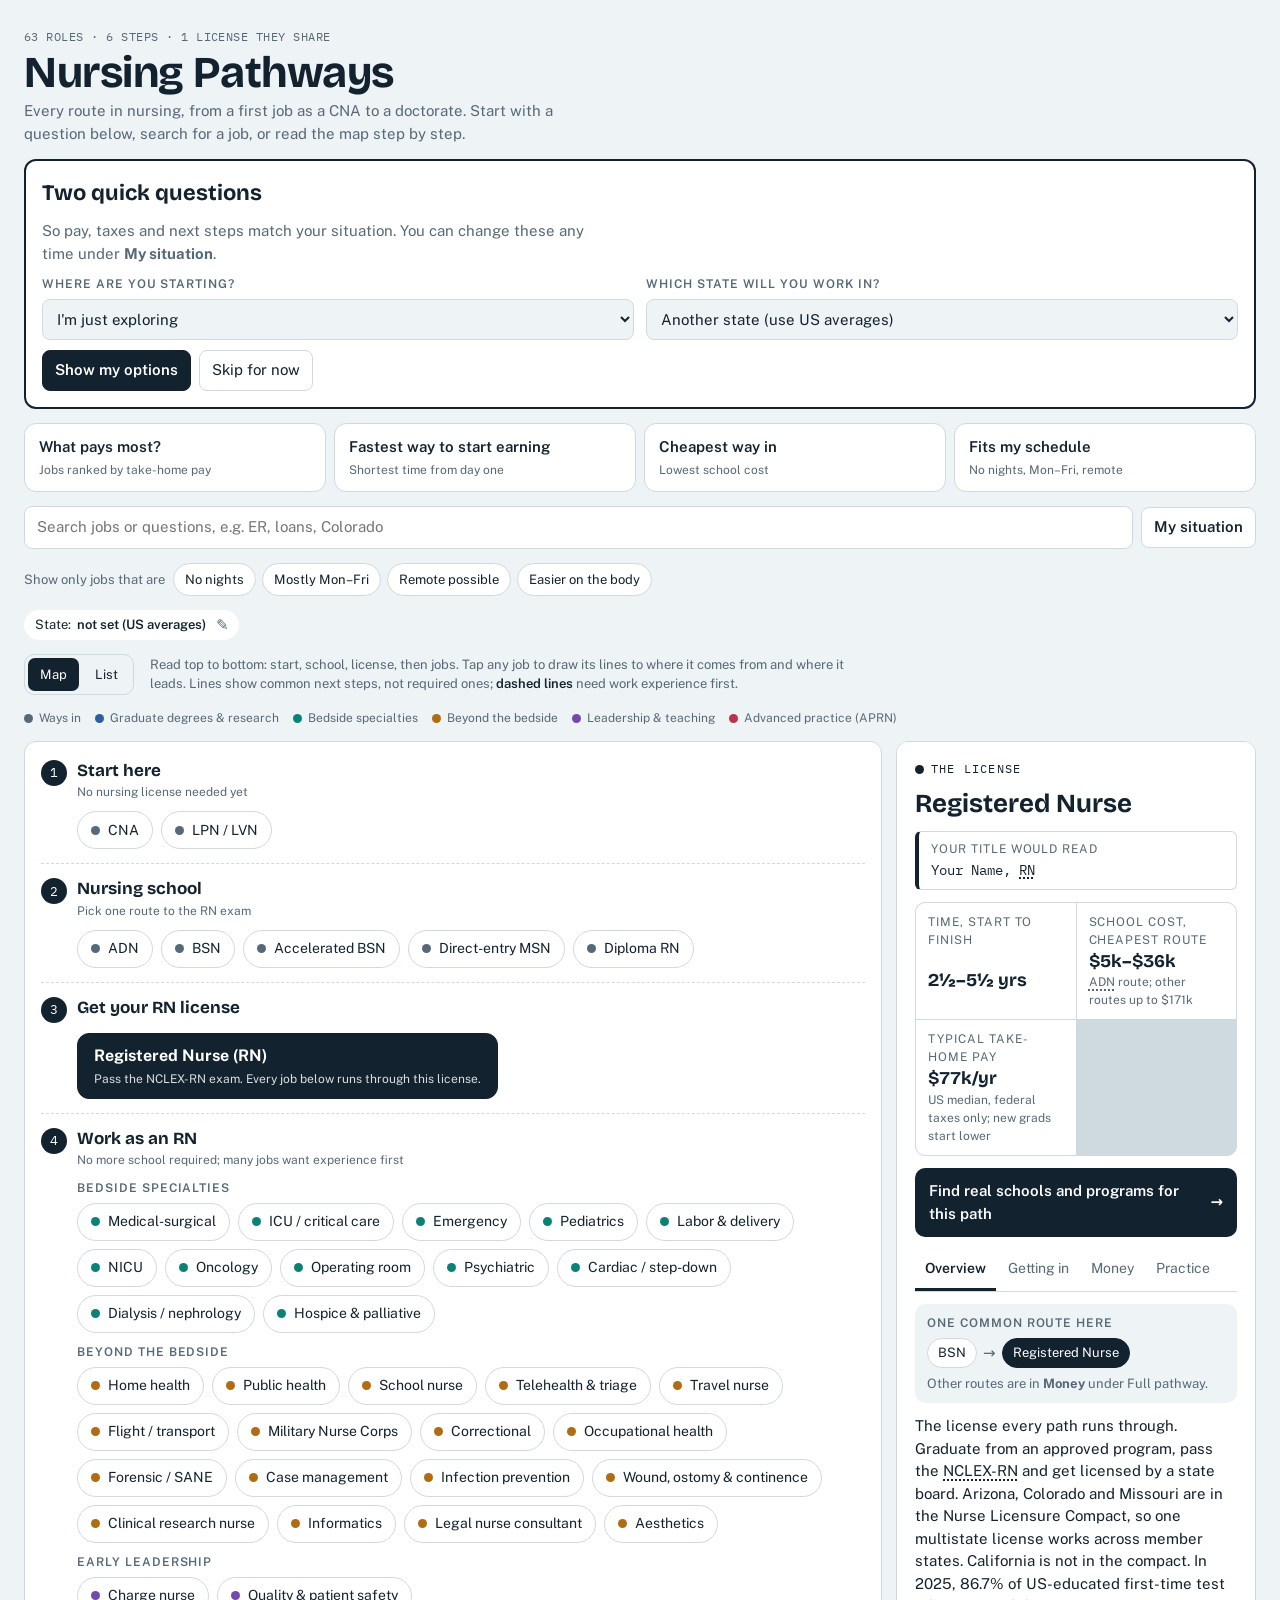
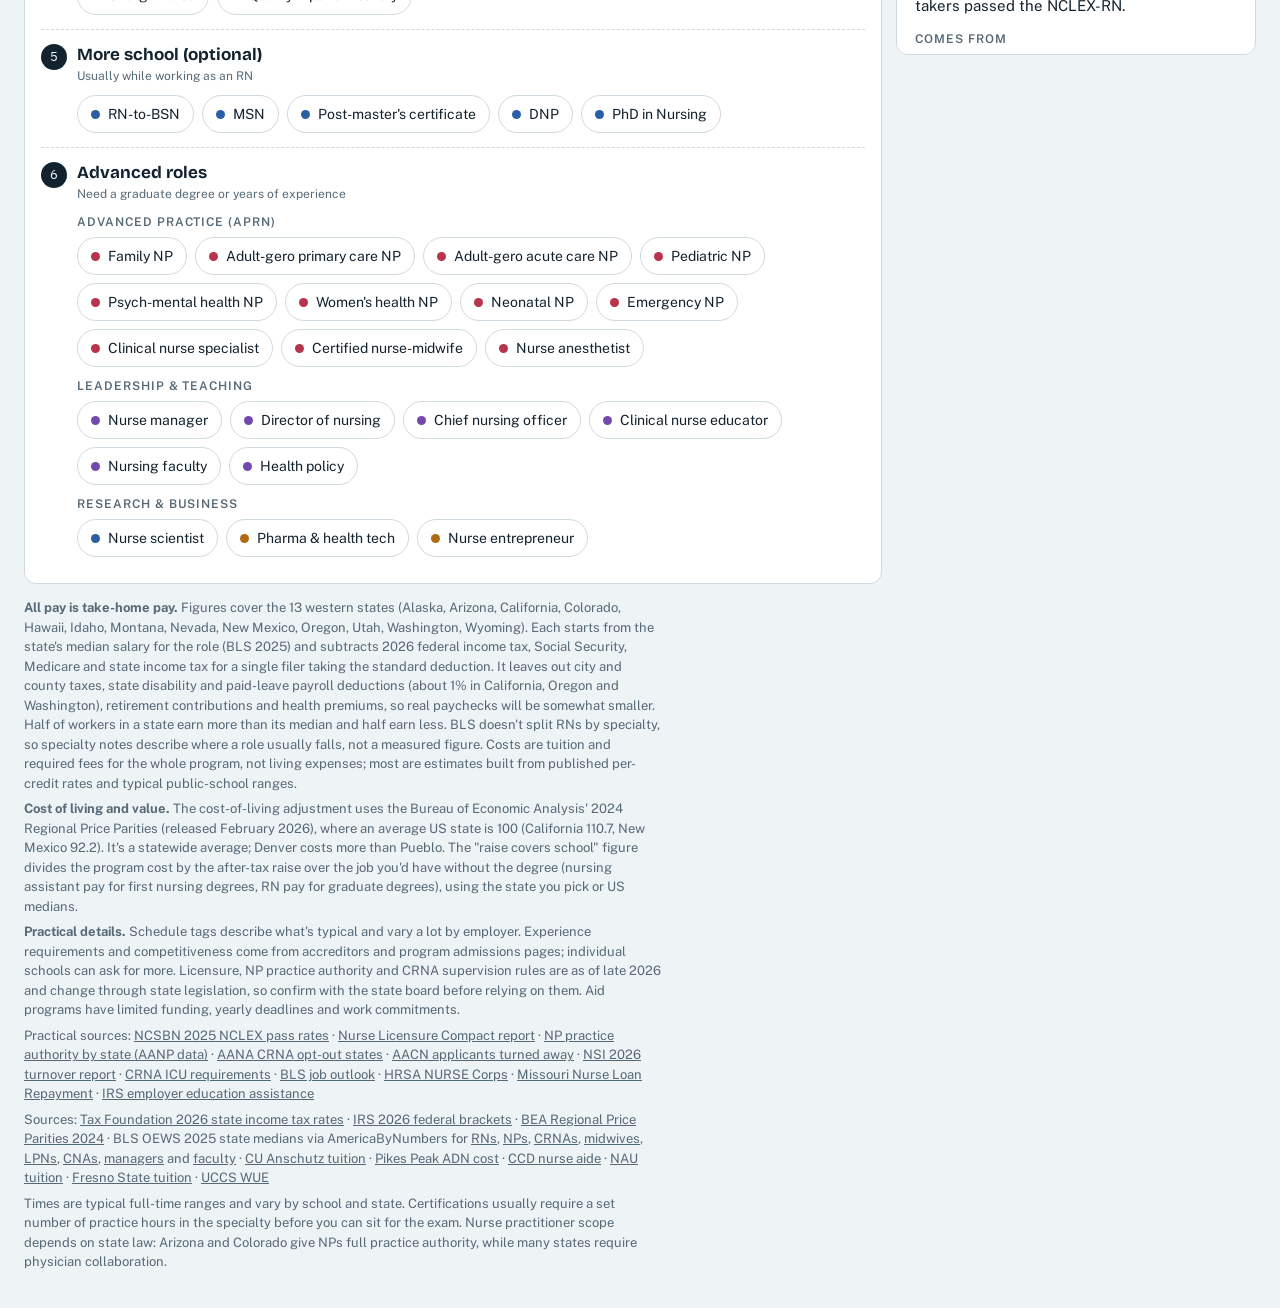
==== index.html @ 0ed2fda1 "Nursing Pathways: career map + schools page with Colorado and Arizona data - Schools page (schools.h" ====
<!doctype html>
<html lang="en">
<head>
<meta charset="utf-8">
<meta name="viewport" content="width=device-width,initial-scale=1,viewport-fit=cover">
<title>Nursing Pathways</title>
<meta name="description" content="Every route in nursing, from CNA to doctorate, with take-home pay, school cost and time for the western US.">
<link rel="preconnect" href="https://fonts.googleapis.com">
<link rel="preconnect" href="https://fonts.gstatic.com" crossorigin>
<link rel="stylesheet" href="https://fonts.googleapis.com/css2?family=Bricolage+Grotesque:opsz,wght@12..96,600;12..96,700&family=IBM+Plex+Mono:wght@500&family=Public+Sans:wght@400;500;600&display=swap">
<link rel="icon" href="data:image/svg+xml,%3Csvg xmlns=%22http://www.w3.org/2000/svg%22 viewBox=%220 0 16 16%22%3E%3Ccircle cx=%228%22 cy=%228%22 r=%227%22 fill=%22%2313222f%22/%3E%3C/svg%3E">
<link rel="stylesheet" href="css/site.css">
</head>
<body>

<div class="wrap">
  <header>
    <span class="count" id="count"></span>
    <h1>Nursing Pathways</h1>
    <p class="sub">Every route in nursing, from a first job as a CNA to a doctorate. Start with a question below, search for a job, or read the map step by step.</p>
  </header>

  <section class="welcome" id="welcome" hidden aria-labelledby="wtitle">
    <h2 id="wtitle">Two quick questions</h2>
    <p class="sub">So pay, taxes and next steps match your situation. You can change these any time under <b>My situation</b>.</p>
    <div class="wrow">
      <label class="wq" for="wStart"><span class="slabel">Where are you starting?</span><select id="wStart"></select></label>
      <label class="wq" for="wState"><span class="slabel">Which state will you work in?</span><select id="wState"></select></label>
    </div>
    <div class="wbtns"><button type="button" class="primary" id="wGo">Show my options</button><button type="button" id="wSkip">Skip for now</button></div>
  </section>

  <div class="ask" role="group" aria-label="Common questions">
    <button type="button" data-q="pay">What pays most?<small>Jobs ranked by take-home pay</small></button>
    <button type="button" data-q="fast">Fastest way to start earning<small>Shortest time from day one</small></button>
    <button type="button" data-q="cheap">Cheapest way in<small>Lowest school cost</small></button>
    <button type="button" data-q="sched">Fits my schedule<small>No nights, Mon–Fri, remote</small></button>
  </div>

  <section class="schedq" id="schedq" hidden aria-labelledby="sqh">
    <h2 id="sqh">What matters to you?</h2>
    <p class="note">Pick one or more, then we'll show only the jobs that fit.</p>
    <div class="fit big" id="sqopts"></div>
    <div class="wbtns"><button type="button" class="primary" id="sqGo" disabled>Show matching jobs</button><button type="button" id="sqCancel">Cancel</button></div>
  </section>

  <div class="tools">
    <div class="search">
      <input id="q" type="search" autocomplete="off" placeholder="Search jobs or questions, e.g. ER, loans, Colorado" aria-label="Search nursing jobs" aria-controls="qres" aria-expanded="false" aria-autocomplete="list">
      <div class="qres" id="qres" role="listbox" aria-label="Search results" hidden></div>
    </div>
    <button type="button" id="pzbtn" class="pzbtn" aria-expanded="false" aria-controls="sheet">My situation<span class="pzn" id="pzn" hidden></span></button>
  </div>
  <div class="filters" id="filters"><span class="plabel">Show only jobs that are</span><div class="fit" id="fit"></div></div>
  <div class="active" id="active"></div>
  <div class="sheetback" id="sheetback" hidden></div>
  <section class="sheet" id="sheet" hidden aria-label="My situation">
    <div class="shead"><h2>My situation</h2><button type="button" id="sheetdone" class="primary">Done</button></div>
    <div class="sgrid">
      <div class="sblock">
        <label for="startAt" class="slabel">I'm starting as</label>
        <select id="startAt"></select>
        <p class="shint">Highlights your realistic next steps.</p>
      </div>
      <div class="sblock">
        <label for="st" class="slabel">State for pay, taxes and laws</label>
        <select id="st"></select>
        <label class="adjpick"><input type="checkbox" id="adj"> Adjust pay for cost of living</label>
        <p class="shint">Shows what the pay buys compared with an average US state. It doesn't change your actual paycheck.</p>
      </div>
    </div>
    <div class="sfoot"><button type="button" id="clearall">Clear filters and starting point</button></div>
  </section>
  <div class="nextsteps" id="nextsteps" aria-live="polite"></div>

  <div class="viewbar">
    <div class="seg" role="radiogroup" aria-label="View">
      <button type="button" role="radio" data-view="map" aria-checked="true">Map</button>
      <button type="button" role="radio" data-view="list" aria-checked="false">List</button>
    </div>
    <button type="button" class="resetmap" id="resetmap" hidden>↺ Reset map</button>
    <p class="howto" id="howto">Read top to bottom: start, school, license, then jobs. Tap any job to draw its lines to where it comes from and where it leads. Lines show common next steps, not required ones; <b>dashed lines</b> need work experience first.</p>
  </div>
  <div class="key" id="key" aria-hidden="true"></div>
  <div class="layout">
    <div class="mapwrap" id="mapwrap">
      <div class="tmap" id="map"><svg class="tlines" id="tlines" aria-hidden="true"></svg><div id="tiers"></div></div>
      <div class="listv" id="list" hidden></div>
    </div>
    <aside id="panel" aria-live="polite"></aside>
    <button type="button" class="nudge" id="nudge" hidden><span aria-hidden="true">↓</span> <span id="nudgetxt">See details below</span></button>
  </div>

  <footer>
    <span><b>All pay is take-home pay.</b> Figures cover the 13 western states (Alaska, Arizona, California, Colorado, Hawaii, Idaho, Montana, Nevada, New Mexico, Oregon, Utah, Washington, Wyoming). Each starts from the state's median salary for the role (BLS 2025) and subtracts 2026 federal income tax, Social Security, Medicare and state income tax for a single filer taking the standard deduction. It leaves out city and county taxes, state disability and paid-leave payroll deductions (about 1% in California, Oregon and Washington), retirement contributions and health premiums, so real paychecks will be somewhat smaller. Half of workers in a state earn more than its median and half earn less. BLS doesn't split RNs by specialty, so specialty notes describe where a role usually falls, not a measured figure. Costs are tuition and required fees for the whole program, not living expenses; most are estimates built from published per-credit rates and typical public-school ranges.</span>
    <span><b>Cost of living and value.</b> The cost-of-living adjustment uses the Bureau of Economic Analysis' 2024 Regional Price Parities (released February 2026), where an average US state is 100 (California 110.7, New Mexico 92.2). It's a statewide average; Denver costs more than Pueblo. The "raise covers school" figure divides the program cost by the after-tax raise over the job you'd have without the degree (nursing assistant pay for first nursing degrees, RN pay for graduate degrees), using the state you pick or US medians.</span>
    <span><b>Practical details.</b> Schedule tags describe what's typical and vary a lot by employer. Experience requirements and competitiveness come from accreditors and program admissions pages; individual schools can ask for more. Licensure, NP practice authority and CRNA supervision rules are as of late 2026 and change through state legislation, so confirm with the state board before relying on them. Aid programs have limited funding, yearly deadlines and work commitments.</span>
    <span>Practical sources: <a href="https://ncsbn.org/public-files/2025_NCLEXExamStats_Final.pdf" target="_blank" rel="noopener">NCSBN 2025 NCLEX pass rates</a> · <a href="https://www.ncsbn.org/public-files/fy25-nlc-annualreport.pdf" target="_blank" rel="noopener">Nurse Licensure Compact report</a> · <a href="https://www.beckersasc.com/asc-news/nurse-practitioner-scope-of-practice-by-state-2026-breakdown/" target="_blank" rel="noopener">NP practice authority by state (AANP data)</a> · <a href="https://www.aana.com/wp-content/uploads/2023/10/Fact-Sheet-Concerning-State-Opt-Outs-July-2026.pdf" target="_blank" rel="noopener">AANA CRNA opt-out states</a> · <a href="https://www.aacnnursing.org/news-data/all-news/schools-of-nursing-see-enrollment-increases-across-most-program-levels-signaling-strong-interest-in-nursing-careers-208" target="_blank" rel="noopener">AACN applicants turned away</a> · <a href="https://www.nsinursingsolutions.com/documents/library/nsi_national_health_care_retention_report.pdf" target="_blank" rel="noopener">NSI 2026 turnover report</a> · <a href="https://www.nursing.columbia.edu/academics/academic-programs/doctor-nursing-practice/nurse-anesthesia/faq-dnp-nurse-anesthesia-program" target="_blank" rel="noopener">CRNA ICU requirements</a> · <a href="https://www.bls.gov/ooh/healthcare/nurse-anesthetists-nurse-midwives-and-nurse-practitioners.htm" target="_blank" rel="noopener">BLS job outlook</a> · <a href="https://bhw.hrsa.gov/funding/apply-loan-repayment/nurse-corps" target="_blank" rel="noopener">HRSA NURSE Corps</a> · <a href="https://health.mo.gov/living/families/primarycare/loanrepayment/pdf/nlrp-fact-sheet.pdf" target="_blank" rel="noopener">Missouri Nurse Loan Repayment</a> · <a href="https://www.irs.gov/newsroom/updates-to-frequently-asked-questions-about-educational-assistance-programs" target="_blank" rel="noopener">IRS employer education assistance</a></span>
    <span>Sources: <a href="https://taxfoundation.org/data/all/state/state-income-tax-rates-2026/" target="_blank" rel="noopener">Tax Foundation 2026 state income tax rates</a> · <a href="https://www.cpapracticeadvisor.com/2025/10/09/irs-adjusts-tax-brackets-standard-deduction-for-2026/170661/" target="_blank" rel="noopener">IRS 2026 federal brackets</a> · <a href="https://www.bea.gov/sites/default/files/2026-02/rpp0226.pdf" target="_blank" rel="noopener">BEA Regional Price Parities 2024</a> · BLS OEWS 2025 state medians via AmericaByNumbers for <a href="https://americabynumbers.com/salary/registered-nurses/" target="_blank" rel="noopener">RNs</a>, <a href="https://americabynumbers.com/salary/nurse-practitioners/" target="_blank" rel="noopener">NPs</a>, <a href="https://americabynumbers.com/salary/nurse-anesthetists/" target="_blank" rel="noopener">CRNAs</a>, <a href="https://americabynumbers.com/salary/nurse-midwives/" target="_blank" rel="noopener">midwives</a>, <a href="https://americabynumbers.com/salary/licensed-practical-and-licensed-vocational-nurses/" target="_blank" rel="noopener">LPNs</a>, <a href="https://americabynumbers.com/salary/nursing-assistants/" target="_blank" rel="noopener">CNAs</a>, <a href="https://americabynumbers.com/salary/medical-and-health-services-managers/" target="_blank" rel="noopener">managers</a> and <a href="https://americabynumbers.com/salary/nursing-instructors-and-teachers-postsecondary/" target="_blank" rel="noopener">faculty</a> · <a href="https://www.cuanschutz.edu/student-finances/tuition-fees/college-of-nursing-2026-2027" target="_blank" rel="noopener">CU Anschutz tuition</a> · <a href="https://www.pikespeak.edu/programs/nursing/adn/ADN%20Cost%20Estimate%202025-2026.pdf" target="_blank" rel="noopener">Pikes Peak ADN cost</a> · <a href="https://www.ccd.edu/program/nurse-aide" target="_blank" rel="noopener">CCD nurse aide</a> · <a href="https://nau.edu/fees/upcoming-tuition/" target="_blank" rel="noopener">NAU tuition</a> · <a href="https://adminfinance.fresnostate.edu/accountingservices/students/tuitionfees.html" target="_blank" rel="noopener">Fresno State tuition</a> · <a href="https://www.uccs.edu/wue" target="_blank" rel="noopener">UCCS WUE</a></span>
    <span>Times are typical full-time ranges and vary by school and state. Certifications usually require a set number of practice hours in the specialty before you can sit for the exam. Nurse practitioner scope depends on state law: Arizona and Colorado give NPs full practice authority, while many states require physician collaboration.</span>
  </footer>
</div>

<script src="js/data.js"></script>
<script src="js/app.js"></script>
</body>
</html>
---- css/site.css ----
/* Layout: a six-step tiered map (or a ranked list) with a details panel beside it on laptops and below it on phones */
:root{
  --bg:#eef3f6; --panel:#ffffff; --ink:#13222f; --muted:#566977; --line:#cfd9e0; --edge:#a8b8c4;
  --g-entry:#56697a; --g-degree:#2c5ea6; --g-bedside:#0c8277; --g-beyond:#b06c12; --g-lead:#7449ad; --g-aprn:#b8344b; --g-hub:#13222f;
  --display:"Bricolage Grotesque", "Avenir Next", system-ui, sans-serif;
  --body:"Public Sans", "Segoe UI", system-ui, sans-serif;
  --mono:"IBM Plex Mono", ui-monospace, Menlo, monospace;
}
@media (prefers-color-scheme: dark){:root:not([data-theme="light"]){
  --bg:#0e161d; --panel:#16212b; --ink:#e4ecf1; --muted:#93a5b2; --line:#283845; --edge:#3e5262;
  --g-entry:#94a8b9; --g-degree:#73a0e6; --g-bedside:#3fc4b3; --g-beyond:#e6a54c; --g-lead:#ad90e3; --g-aprn:#f07289; --g-hub:#e4ecf1; color-scheme:dark}}
:root[data-theme="dark"]{
  --bg:#0e161d; --panel:#16212b; --ink:#e4ecf1; --muted:#93a5b2; --line:#283845; --edge:#3e5262;
  --g-entry:#94a8b9; --g-degree:#73a0e6; --g-bedside:#3fc4b3; --g-beyond:#e6a54c; --g-lead:#ad90e3; --g-aprn:#f07289; --g-hub:#e4ecf1; color-scheme:dark}

body{background:var(--bg);color:var(--ink);font-family:var(--body);font-size:15px;line-height:1.5}
.wrap{grid-template-columns:minmax(0,1fr);max-width:1320px;margin:0 auto;padding-left:max(16px,env(safe-area-inset-left,0px));padding-right:max(16px,env(safe-area-inset-right,0px));padding-block:20px 28px;display:grid;gap:14px}
header{display:grid;gap:4px}
h1{font-family:var(--display);font-weight:700;font-size:clamp(28px,4.4vw,44px);line-height:1.05;margin:0;letter-spacing:-.01em;text-wrap:balance}
.sub{margin:0;color:var(--muted);max-width:62ch}
.count{font-family:var(--mono);font-size:12px;color:var(--muted);letter-spacing:.04em;text-transform:uppercase}
.tools{display:flex;flex-wrap:wrap;gap:8px;align-items:center}
.search{flex:1 1 220px;min-width:0;display:flex}
.search input{width:100%;font:inherit;padding:9px 12px;border:1px solid var(--line);border-radius:8px;background:var(--panel);color:var(--ink)}
.zoom{display:flex;gap:4px}
button{font:inherit;color:var(--ink);background:var(--panel);border:1px solid var(--line);border-radius:8px;padding:8px 12px;cursor:pointer}
button:hover{border-color:var(--muted)}
button:focus-visible,input:focus-visible,.chip:focus-visible{outline:2px solid var(--g-degree);outline-offset:2px}
.howto{margin:0;font-size:13px;color:var(--muted);max-width:90ch}
.howto b{color:var(--ink);font-weight:600}
.plan{display:grid;gap:10px;background:var(--panel);border:1px solid var(--line);border-radius:12px;padding:12px 14px}
.planrow{display:flex;flex-wrap:wrap;align-items:center;gap:8px}
.plan select{font:inherit;color:var(--ink);background:var(--bg);border:1px solid var(--line);border-radius:8px;padding:8px 10px;max-width:100%}
.plabel{font-size:13px;color:var(--muted)}
.fit{display:flex;flex-wrap:wrap;gap:6px}
.fit button{font-size:13px;padding:6px 11px;border-radius:999px}
.fit button[aria-pressed="true"]{background:var(--ink);color:var(--panel);border-color:var(--ink)}
.nextsteps{display:grid;gap:6px}
.nextsteps:empty{display:none}
.nsh{font-size:12px;letter-spacing:.08em;text-transform:uppercase;color:var(--muted)}
.nsl{display:flex;flex-wrap:wrap;gap:6px}
.nsl button{font-size:13px;padding:6px 11px;border-radius:999px;display:inline-flex;align-items:center;gap:7px}
.nsl button i{width:8px;height:8px;border-radius:50%;background:var(--c)}
.nsl button small{color:var(--muted);font-family:var(--mono);font-size:12px}
svg.lf .node.lfail{opacity:.12}
.tags{display:flex;flex-wrap:wrap;gap:5px}
.ltag{font-size:12px;padding:3px 9px;border-radius:999px;border:1px solid var(--line);color:var(--ink);background:var(--bg)}
.ltag.no{color:var(--muted);text-decoration:line-through;text-decoration-color:var(--muted)}
.edge.gated{stroke-dasharray:6 6}
svg.sel .edge.on.gated{stroke-dasharray:8 6}
.gate{display:grid;gap:6px;border-left:4px solid var(--g-beyond);background:var(--bg);border-radius:6px;padding:10px 12px}
.gate.soft{border-left-color:var(--g-degree)}
.gate h3{margin:0;font-size:12px;letter-spacing:.08em;text-transform:uppercase;color:var(--muted);font-weight:600}
.gate p{margin:0;font-size:14px}
.gtag{font-family:var(--mono);font-size:12px;letter-spacing:.06em;text-transform:uppercase;padding:2px 7px;border-radius:999px;background:var(--g-beyond);color:var(--panel);margin-right:4px}
.gmark{font-size:12px}
details.vet{border:1px solid var(--line);border-radius:8px;padding:8px 12px}
details.vet summary,.aidl summary{cursor:pointer;font-size:14px;font-weight:600}
details.vet ul{margin:8px 0 0;padding-left:1.1em;display:grid;gap:6px;font-size:14px}
.aidl{display:grid;gap:4px}
.aidl details{border:1px solid var(--line);border-radius:8px;padding:7px 10px}
.aidl summary{font-weight:500}
.aidl p{margin:6px 0 2px;font-size:13px}
.aidl a{color:var(--ink)}
.pgrid{display:grid;grid-template-columns:repeat(7,minmax(0,1fr));gap:4px}
.pst{font-family:var(--mono);font-size:12px;text-align:center;padding:5px 0;border-radius:6px;border:1px solid var(--line)}
.pst.ok{background:var(--g-bedside);color:var(--panel);border-color:transparent}
.pst.mid{background:var(--g-beyond);color:var(--panel);border-color:transparent}
.pst.no{color:var(--muted)}
.pst.me{outline:2px solid var(--ink);outline-offset:1px}
[hidden]{display:none!important}
.pzbtn{display:inline-flex;align-items:center;gap:7px;font-weight:600}
.pzn{font-family:var(--mono);font-size:12px;background:var(--ink);color:var(--panel);border-radius:999px;padding:1px 7px}
.active{display:flex;flex-wrap:wrap;gap:6px;align-items:center}
.active:empty{display:none}
.achip{font-size:13px;padding:5px 6px 5px 11px;border-radius:999px;display:inline-flex;align-items:center;gap:6px;background:var(--panel)}
.achip b{font-weight:600}
.achip .x{border:0;background:transparent;padding:0 4px;font-size:15px;line-height:1;color:var(--muted)}
.aclear{font-size:13px;border:0;background:transparent;text-decoration:underline;color:var(--ink);padding:5px 4px}
.sheet{background:var(--panel);border:1px solid var(--line);border-radius:12px;padding:16px;display:grid;gap:14px}
.shead{display:flex;justify-content:space-between;align-items:center;gap:8px}
.shead h2{margin:0;font-family:var(--display);font-size:22px}
.primary{background:var(--ink);color:var(--panel);border-color:var(--ink);font-weight:600}
.sgrid{display:grid;grid-template-columns:repeat(auto-fit,minmax(min(100%,250px),1fr));gap:16px}
.sblock{display:grid;gap:8px;align-content:start;min-width:0}
.slabel{font-size:12px;letter-spacing:.08em;text-transform:uppercase;color:var(--muted);font-weight:600}
.shint{margin:0;font-size:12px;color:var(--muted)}
.sheet select{font:inherit;color:var(--ink);background:var(--bg);border:1px solid var(--line);border-radius:8px;padding:9px 10px;width:100%}
.sfoot{display:flex;justify-content:flex-end}
.sfoot button{font-size:13px}
.sheetback{position:fixed;inset:0;background:rgba(10,20,30,.4);z-index:40}
@media (max-width:860px){
  .sheet{position:fixed;left:0;right:0;bottom:0;z-index:41;border-radius:16px 16px 0 0;max-height:85vh;overflow:auto;
    padding-left:max(16px,env(safe-area-inset-left,0px));padding-right:max(16px,env(safe-area-inset-right,0px));padding-bottom:calc(16px + env(safe-area-inset-bottom,0px));box-shadow:0 -8px 30px rgba(0,0,0,.2)}
}
@media (min-width:861px){.sheetback{display:none!important}}
.nextsteps{background:var(--panel);border:1px solid var(--line);border-radius:12px;padding:10px 12px}
.key{display:flex;flex-wrap:wrap;gap:4px 14px;font-size:12px;color:var(--muted)}
.key span{display:inline-flex;align-items:center;gap:6px}
.key i{width:9px;height:9px;border-radius:50%;background:var(--c)}
.mapwrap{position:relative;min-width:0}
.mapzoom{position:absolute;top:10px;right:10px;z-index:3;display:flex;flex-direction:column;gap:4px}
.mapzoom button{width:38px;height:34px;padding:0;font-size:16px;box-shadow:0 1px 3px rgba(0,0,0,.12)}
.mapzoom #zfit{font-size:12px}
svg .node.fout:not(.cur){opacity:.1}
svg .edge.eout{opacity:.04}
.glance{display:grid;grid-template-columns:repeat(2,minmax(0,1fr));gap:1px;background:var(--line);border:1px solid var(--line);border-radius:10px;overflow:hidden}
.gcell{background:var(--panel);padding:10px 12px;display:grid;gap:2px;min-width:0}
.gcell small{font-size:12px;letter-spacing:.08em;text-transform:uppercase;color:var(--muted)}
.gcell b{font-family:var(--display);font-size:18px;line-height:1.15;font-variant-numeric:tabular-nums}
.gcell span{font-size:12px;color:var(--muted)}
.gwide{grid-column:1/-1}
.gwarn{display:flex;gap:8px;align-items:flex-start;font-size:13px;background:var(--bg);border-radius:8px;padding:8px 10px;border-left:4px solid var(--g-beyond)}
.tabs{display:flex;flex-wrap:wrap;gap:2px;border-bottom:1px solid var(--line);overflow-x:auto;scrollbar-width:none}
.tabs button{border:0;border-bottom:3px solid transparent;border-radius:0;background:transparent;padding:9px 10px;font-size:14px;color:var(--muted);white-space:nowrap}
.tabs button[aria-selected="true"]{color:var(--ink);border-bottom-color:var(--c);font-weight:600}
.tabpane{display:grid;gap:12px}
.tabpane[hidden]{display:none!important}
.legend{display:flex;flex-wrap:wrap;gap:6px}
.chip{display:inline-flex;align-items:center;gap:7px;font-size:13px;padding:6px 11px;border-radius:999px}
.chip i{width:10px;height:10px;border-radius:50%;background:var(--c)}
.chip[aria-pressed="true"]{background:var(--ink);color:var(--bg);border-color:var(--ink)}
.layout{display:grid;grid-template-columns:minmax(0,1fr) 360px;gap:14px;align-items:start}
@media (max-width:860px){.layout{grid-template-columns:minmax(0,1fr)}}
.map{position:relative;height:clamp(420px,74vh,860px);overflow:auto;background:var(--panel);border:1px solid var(--line);border-radius:12px;cursor:grab;-webkit-overflow-scrolling:touch}
@media (max-width:860px){.map{height:62vh}}
.map.drag{cursor:grabbing}
svg{display:block;margin:0 auto}
.edge{fill:none;stroke:var(--edge);stroke-width:1.2;opacity:.55;transition:opacity .2s}
.edge.hubedge{opacity:.28}
.node{cursor:pointer}
.node circle.dot{fill:var(--c);stroke:var(--panel);stroke-width:2.5}
.node text{fill:var(--ink);font-family:var(--body);font-size:19px;font-weight:500;paint-order:stroke;stroke:var(--panel);stroke-width:4px;stroke-linejoin:round;text-anchor:middle}
.node .hit{fill:transparent}
.node.hub circle.dot{fill:var(--g-hub)}
.node.hub text{fill:var(--panel);stroke:none;font-family:var(--display);font-weight:700;font-size:17px}
.node.hub text.small{font-family:var(--mono);font-size:12px;font-weight:500}
.ring{fill:none;stroke:var(--c);stroke-width:1;opacity:.18;stroke-dasharray:3 5}
.gname{font-family:var(--mono);font-size:22px;font-weight:500;letter-spacing:.12em;text-transform:uppercase;fill:var(--c);text-anchor:middle;opacity:.85}
svg.sel .node{opacity:.18} svg.sel .edge{opacity:.06}
svg.sel .node.on{opacity:1} svg.sel .edge.on{opacity:1;stroke:var(--ink);stroke-width:2}
svg.sel .node.cur circle.dot{stroke:var(--ink);stroke-width:3}
svg.gf .node.gdim{opacity:.15} svg.gf .edge{opacity:.08}
@media (prefers-reduced-motion:reduce){.edge{transition:none}}

aside{background:var(--panel);border:1px solid var(--line);border-radius:12px;padding:18px;display:grid;gap:12px;min-width:0}
.tag{font-family:var(--mono);font-size:12px;letter-spacing:.1em;text-transform:uppercase;color:var(--c);display:flex;align-items:center;gap:7px}
.tag i{width:9px;height:9px;border-radius:50%;background:var(--c)}
.phead{display:flex;justify-content:space-between;align-items:center;gap:8px}
aside#panel{min-width:0;overflow-wrap:anywhere}aside#panel .ptop,aside#panel .tabpane{grid-template-columns:minmax(0,1fr)}.phead{flex-wrap:wrap}
@media (max-width:300px){.glance{grid-template-columns:minmax(0,1fr)}}
.pbtns{display:inline-flex;gap:6px;flex:none}.preset{display:none;font-size:13px;padding:5px 10px;white-space:nowrap}@media (max-width:860px){.preset{display:inline-flex}}
.resetmap{font-size:14px;padding:7px 12px;white-space:nowrap}
.nudge{position:fixed;left:50%;bottom:calc(16px + env(safe-area-inset-bottom,0px));transform:translateX(-50%);z-index:40;display:inline-flex;align-items:center;gap:6px;max-width:calc(100vw - 32px);padding:11px 18px;border-radius:999px;background:var(--ink);color:var(--panel);border:0;font-size:15px;font-weight:600;box-shadow:0 6px 20px rgba(0,0,0,.28);animation:nudgein .25s ease-out}
.nudge span:first-child{display:inline-block;animation:bob 1.2s ease-in-out infinite}
.nudge #nudgetxt{overflow:hidden;text-overflow:ellipsis;white-space:nowrap}
@keyframes nudgein{from{opacity:0;transform:translate(-50%,12px)}to{opacity:1;transform:translate(-50%,0)}}
@keyframes bob{0%,100%{transform:translateY(0)}50%{transform:translateY(3px)}}
@media (prefers-reduced-motion:reduce){.nudge,.nudge span:first-child{animation:none}}
.tomap{display:none;font-size:13px;padding:5px 10px;white-space:nowrap;flex:none}
@media (max-width:860px){.tomap{display:inline-flex}}
aside{scroll-margin-top:calc(env(safe-area-inset-top,0px) + 8px)}
aside h2{font-family:var(--display);font-size:26px;line-height:1.1;margin:0;text-wrap:balance}
.badge{border:1px solid var(--line);border-left:4px solid var(--c);border-radius:6px;padding:8px 12px;display:grid;gap:2px}
.badge small{font-size:12px;color:var(--muted);letter-spacing:.08em;text-transform:uppercase}
.badge span{font-family:var(--mono);font-size:14px;overflow-wrap:anywhere}
aside p{margin:0}
dl{margin:0;display:grid;gap:8px}
dl div{display:grid;gap:1px}
dt{font-size:12px;letter-spacing:.08em;text-transform:uppercase;color:var(--muted)}
dd{margin:0}
.links h3{font-size:12px;letter-spacing:.08em;text-transform:uppercase;color:var(--muted);margin:0 0 6px;font-weight:600}
.links div{display:flex;flex-wrap:wrap;gap:6px}
.links button{font-size:13px;padding:5px 10px;border-radius:999px;display:inline-flex;gap:6px;align-items:center}
.links button i{width:8px;height:8px;border-radius:50%;background:var(--c)}
.none{color:var(--muted);font-size:13px}
.seg{display:inline-flex;flex-wrap:wrap;gap:4px;padding:3px;border:1px solid var(--line);border-radius:10px;background:var(--bg)}
.seg button{border:0;background:transparent;padding:7px 12px;font-size:13px;border-radius:7px}
.seg button[aria-checked="true"]{background:var(--ink);color:var(--panel)}
/* ---- v13: question-first entry, tiered map, list view ---- */
.welcome{background:var(--panel);border:2px solid var(--ink);border-radius:12px;padding:16px;display:grid;gap:10px}
.welcome h2{margin:0;font-family:var(--display);font-size:22px}
.wrow{display:grid;grid-template-columns:repeat(auto-fit,minmax(min(100%,240px),1fr));gap:12px}
.wq{display:grid;gap:6px}
.wq select{font:inherit;color:var(--ink);background:var(--bg);border:1px solid var(--line);border-radius:8px;padding:10px;width:100%}
.wbtns{display:flex;flex-wrap:wrap;gap:8px}
.ask{display:grid;grid-template-columns:repeat(auto-fit,minmax(min(100%,200px),1fr));gap:8px}
@media (max-width:640px){.ask{grid-template-columns:repeat(2,minmax(0,1fr))}.ask button{font-size:14px;padding:10px 12px;min-height:52px;align-content:center}.ask button small{display:none}}
@media (max-width:300px){.ask{grid-template-columns:minmax(0,1fr)}}
.ask button,.rchip,.lrow,.qopt{overflow-wrap:anywhere}
.ask button{display:grid;gap:3px;text-align:left;padding:12px 14px;border-radius:12px;font-size:15px;font-weight:600}
.ask button small{font-weight:400;font-size:12px;color:var(--muted)}
.ask button:hover{border-color:var(--ink)}
.search{position:relative}
.qres{position:absolute;left:0;right:0;top:calc(100% + 4px);z-index:30;background:var(--panel);border:1px solid var(--line);border-radius:10px;box-shadow:0 8px 24px rgba(0,0,0,.14);padding:4px;display:grid;max-height:60vh;overflow:auto}
.qopt{display:grid;grid-template-columns:auto minmax(0,1fr) auto;gap:8px;align-items:center;border:0;border-radius:8px;text-align:left;padding:10px;background:transparent;width:100%}
.qopt:hover,.qopt:focus-visible{background:var(--bg)}
.qopt i{width:9px;height:9px;border-radius:50%;background:var(--c)}
.qopt small{color:var(--muted);font-size:12px}
.qintent{grid-template-columns:minmax(0,1fr);font-weight:600}
.msum{background:var(--bg);border:1px solid var(--line);border-radius:10px;padding:12px 14px;display:grid;gap:8px;margin-bottom:10px}
.msum h3{margin:0;font-size:12px;letter-spacing:.08em;text-transform:uppercase;color:var(--muted)}
.msum dl{margin:0;display:grid;gap:10px}
.msum dl>div{display:grid;gap:1px}
.msum dt{font-size:13px;color:var(--muted)}
.msum dd{margin:0;font-family:var(--mono);font-size:18px;font-weight:600;display:grid}
.msum dd small{font-family:var(--body);font-size:12px;font-weight:400;color:var(--muted)}
.msum .note{margin:0}
.msec{border-top:1px solid var(--line)}
.msec>summary{display:flex;justify-content:space-between;gap:10px;align-items:baseline;padding:12px 2px;cursor:pointer;font-weight:600;list-style:none}
.msec>summary::-webkit-details-marker{display:none}
.msec>summary::before{content:"▸";color:var(--muted)}
.msec[open]>summary::before{content:"▾"}
.msec>summary{flex-wrap:wrap}.msec>summary span{flex:1 1 12em;min-width:0}.msec .src{white-space:normal}
.msec>summary b{font-family:var(--mono);font-weight:500;font-size:13px;color:var(--muted);text-align:right}
.msec>section>h3{display:none}
.msec>section{padding-bottom:12px}

.qnone{padding:10px;font-size:14px}
.linkbtn{border:0;background:none;padding:0;text-decoration:underline;color:var(--ink);font:inherit;cursor:pointer}
.filters{display:flex;flex-wrap:wrap;align-items:center;gap:8px;border-radius:12px}
.filters.pulse{animation:pulse 1.4s ease-out}
@keyframes pulse{0%{box-shadow:0 0 0 0 var(--g-beyond)}40%{box-shadow:0 0 0 6px var(--g-beyond)}100%{box-shadow:0 0 0 0 transparent}}
@media (prefers-reduced-motion:reduce){.filters.pulse{animation:none;outline:2px solid var(--g-beyond)}}
.fnote{font-size:12px;color:var(--muted)}
.viewbar{display:flex;flex-wrap:wrap;gap:10px 16px;align-items:center}
.viewbar .howto{flex:1 1 320px}
.tmap{position:relative;background:var(--panel);border:1px solid var(--line);border-radius:12px;padding:4px 16px 12px}
.tlines{position:absolute;left:0;top:0;pointer-events:none;z-index:0;overflow:visible;color:var(--ink)}
.tlines path{fill:none;stroke-width:1.7}
.tlines .lout{stroke:var(--ink);opacity:.7}
.tlines .lin{stroke:var(--muted);opacity:.8}
.tlines .gated{stroke-dasharray:5 5}
#tiers{position:relative;z-index:1;display:grid}
.tier{display:grid;gap:10px;padding-block:14px;border-top:1px dashed var(--line)}
.tier:first-child{border-top:0}
.thead{display:flex;gap:10px;align-items:flex-start}
.tnum{flex:none;width:26px;height:26px;border-radius:50%;background:var(--ink);color:var(--panel);font-family:var(--mono);font-size:13px;display:grid;place-items:center}
.thead h3{margin:0;font-family:var(--display);font-size:17px;line-height:1.25;text-wrap:balance}
.thead p{margin:2px 0 0;font-size:12px;color:var(--muted)}
.tgroup{display:grid;gap:6px;padding-left:36px}
.tglabel{font-size:12px;letter-spacing:.08em;text-transform:uppercase;color:var(--muted);font-weight:600}
.tchips{display:flex;flex-wrap:wrap;gap:8px}
.rchip{display:inline-flex;align-items:center;gap:8px;min-height:38px;padding:6px 13px;border-radius:999px;border:1.5px solid var(--line);background:var(--panel);font-size:14px;color:var(--ink);text-align:left;transition:opacity .15s,border-color .15s,background .15s}
.rchip i{flex:none;width:9px;height:9px;border-radius:50%;background:var(--c)}
.rchip:hover{border-color:var(--c)}
.rchip.hub{display:grid;gap:2px;border-radius:12px;padding:10px 16px;background:var(--ink);color:var(--panel);border-color:var(--ink)}
.rchip.hub b{font-size:16px}
.rchip.hub small{font-size:12px;opacity:.85}
.rchip.anc{background:var(--bg);border-color:var(--edge)}
.rchip.hub.anc,.rchip.hub.on,.rchip.hub.cur{background:var(--ink);color:var(--panel);border-color:var(--ink);box-shadow:0 0 0 3px var(--panel),0 0 0 5px var(--edge)}
.rchip.on{border-color:var(--c);box-shadow:0 0 0 1px var(--c)}
.rchip.cur{background:var(--ink);color:var(--panel);border-color:var(--ink)}
.rchip.cur i{box-shadow:0 0 0 2px var(--panel)}
.rchip.next{box-shadow:0 0 0 3px var(--panel),0 0 0 5px var(--g-degree)}
.tmap.sel .rchip:not(.on):not(.cur):not(.anc):not(.hub){color:var(--muted);border-color:var(--line)}
.tmap.sel .rchip:not(.on):not(.cur):not(.anc):not(.hub) i{opacity:.35}
.rchip.fout{color:var(--muted)!important;background:var(--bg)!important;border-style:dashed!important;box-shadow:none!important}
.rchip.fout i{opacity:.25}
@media (max-width:860px){.tgroup{padding-left:0}.rchip{min-height:42px;font-size:15px}.tmap{padding-inline:12px}}
@media (min-width:861px){aside#panel{position:sticky;top:calc(env(safe-area-inset-top,0px) + 12px);max-height:calc(100vh - 24px);overflow:auto}}
.listv{background:var(--panel);border:1px solid var(--line);border-radius:12px;padding:14px;display:grid;gap:10px;min-width:0}
.lhead{display:flex;flex-wrap:wrap;justify-content:space-between;align-items:center;gap:8px}
.lcount{font-family:var(--mono);font-size:12px;color:var(--muted);letter-spacing:.06em;text-transform:uppercase}
.listv>.note{margin:0}
.lrows{display:grid;gap:6px}
.lrow{display:grid;grid-template-columns:26px minmax(0,1.7fr) repeat(3,minmax(0,1fr));gap:4px 12px;align-items:center;text-align:left;padding:10px 12px;border-radius:10px;border:1px solid var(--line);background:var(--panel);width:100%}
.lrow:hover{border-color:var(--c)}
.lrow.cur{border-color:var(--ink);box-shadow:0 0 0 1px var(--ink)}
.lrank{font-family:var(--mono);font-size:12px;color:var(--muted);align-self:start;padding-top:2px}
.lname{display:grid;grid-template-columns:auto minmax(0,1fr);column-gap:8px;align-items:center;min-width:0}
.lname i{width:9px;height:9px;border-radius:50%;background:var(--c)}
.lname b{font-size:15px}
.lname small{grid-column:2;font-size:12px;color:var(--muted)}
.lcell{display:grid;min-width:0;font-variant-numeric:tabular-nums}
.lcell small{font-size:12px;letter-spacing:.08em;text-transform:uppercase;color:var(--muted)}
.lcell b{font-family:var(--mono);font-weight:500;font-size:14px}
.lcell em{font-style:normal;font-size:12px;color:var(--muted)}
.lsched{grid-column:2/-1;font-size:12px;color:var(--muted)}
@media (max-width:640px){.lrow{grid-template-columns:22px repeat(3,minmax(0,1fr))}.lrank{grid-row:1/span 3}.lname{grid-column:2/-1}}
.ptop{display:grid;gap:12px}
.term{border:0;background:none;padding:0;margin:0;font:inherit;color:inherit;text-decoration:underline dotted;text-decoration-thickness:1.5px;text-underline-offset:3px;cursor:help;border-radius:0;display:inline}
.term:hover{text-decoration-style:solid}
.tip{box-sizing:border-box;position:absolute;z-index:60;background:var(--ink);color:var(--panel);font-size:13px;line-height:1.45;padding:9px 11px;border-radius:8px;box-shadow:0 6px 20px rgba(0,0,0,.22)}
.tip b{margin-right:4px}

/* ---- v14 ---- */

@media (max-width:640px){
  .lrow{grid-template-columns:repeat(3,minmax(0,1fr));gap:2px 10px;padding:9px 12px}
  .lrank,.lname small,.lsched{display:none}
  .lname{grid-column:1/-1;margin-bottom:2px}
  .lcell b{font-size:13px}
}
.lgate{font-size:13px}
.lgroup{border:1px dashed var(--edge);border-radius:10px;padding:4px 8px;margin-block:6px}
.lgroup summary{cursor:pointer;padding:8px 4px;list-style-position:inside}
.lgroup summary span{display:inline-grid;gap:2px;vertical-align:top}
.lgroup summary small{font-size:12px;color:var(--muted)}
.lgroup .lrows{padding-bottom:6px}
.schedq{background:var(--panel);border:2px solid var(--ink);border-radius:12px;padding:14px 16px;display:grid;gap:10px}
.schedq h2{margin:0;font-family:var(--display);font-size:20px}
.schedq .note{margin:0}
.fit.big button{font-size:15px;padding:10px 14px}
.fit.big button[aria-pressed="true"]{background:var(--ink);color:var(--panel);border-color:var(--ink)}
.primary:disabled{opacity:.45;cursor:not-allowed}
.rchip.route{border-color:var(--ink);background:var(--bg);font-weight:600}
.rchip.route.cur{background:var(--ink)}
.tmap.sel .rchip.route{color:var(--ink)}
.tmap.sel .rchip.route.cur{color:var(--panel)}
.tmap.sel .rchip.route i{opacity:1}
.tlines .lroute{stroke:var(--ink);stroke-width:3;opacity:.95}
.tnote{color:var(--ink)!important;font-weight:600}
.rline{display:grid;gap:6px;background:var(--bg);border-radius:10px;padding:10px 12px}
.rline h3{margin:0;font-size:12px;letter-spacing:.08em;text-transform:uppercase;color:var(--muted);font-weight:600}
.rsteps{display:flex;flex-wrap:wrap;align-items:center;gap:4px 6px}
.rstep{font-size:13px;padding:4px 10px;border-radius:999px;background:var(--panel)}
.rstep.here{background:var(--ink);color:var(--panel);border-color:var(--ink)}
.rarr{color:var(--muted)}
.rline .note{margin:0}
.rchip.next::after{content:"Next step";font-size:12px;color:var(--g-degree);font-weight:600;margin-left:2px}
footer{color:var(--muted);font-size:13px;max-width:80ch;display:grid;gap:6px}
footer a{color:inherit}
.money{border-top:1px solid var(--line);padding-top:12px;display:grid;gap:6px}
.money h3{display:flex;justify-content:space-between;align-items:baseline;gap:8px;margin:0;font-size:12px;letter-spacing:.08em;text-transform:uppercase;color:var(--muted);font-weight:600}
.src{font-family:var(--mono);font-size:12px;letter-spacing:.06em;padding:2px 7px;border-radius:999px;border:1px solid var(--line);color:var(--muted);text-transform:uppercase;white-space:nowrap}
.src.pub{border-color:var(--g-bedside);color:var(--g-bedside)}
.amt{font-family:var(--display);font-size:22px;font-weight:700;line-height:1.15;font-variant-numeric:tabular-nums}
.note{font-size:13px;color:var(--muted)}
.track{position:relative;height:10px;background:var(--bg);border-radius:999px;margin-top:4px}
.track .rng{position:absolute;top:0;bottom:0;background:var(--c);opacity:.35;border-radius:999px}
.track .pin{position:absolute;top:50%;width:14px;height:14px;margin:-7px 0 0 -7px;border-radius:50%;background:var(--panel);border:3px solid var(--c)}
.keyrow{display:flex;flex-wrap:wrap;gap:4px 16px;font-size:12px;color:var(--muted);font-variant-numeric:tabular-nums}
.keyrow b{color:var(--ink);font-weight:500;font-family:var(--mono)}
.keyrow i{display:inline-block;vertical-align:-2px;margin-right:6px}
.k-med{width:3px;height:12px;background:var(--ink);border-radius:2px}
.k-pin{width:10px;height:10px;border-radius:50%;border:2.5px solid var(--c);background:var(--panel)}
.adjpick{display:flex;align-items:center;gap:7px;font-size:13px;color:var(--ink);cursor:pointer}
.adjpick input{width:18px;height:18px;accent-color:var(--g-bedside)}
.verdict{justify-self:start;font-family:var(--mono);font-size:12px;letter-spacing:.06em;text-transform:uppercase;padding:3px 9px;border-radius:999px;color:var(--panel)}
.verdict.good{background:var(--g-bedside)} .verdict.ok{background:var(--g-beyond)} .verdict.slow,.verdict.neg{background:var(--g-aprn)}
.debt{display:grid;gap:8px}
.drow{display:grid;gap:3px;padding:8px 10px;border:1px solid var(--line);border-radius:8px}
.dlbl{font-size:12px;letter-spacing:.08em;text-transform:uppercase;color:var(--muted)}
.dval{font-size:14px;font-variant-numeric:tabular-nums} .dval b{font-family:var(--mono);font-weight:500}
div.route{display:grid;gap:5px;padding:10px;border:1px solid var(--line);border-radius:8px}
.rtop{display:flex;justify-content:space-between;gap:8px;font-size:13px} .rtop span{font-family:var(--mono);font-size:12px;color:var(--muted)}
.amt.sm{font-size:19px}
.stack{display:flex;gap:2px;height:8px;border-radius:999px;overflow:hidden}
.stack span{background:var(--c);min-width:3px} .stack span:nth-child(2n){opacity:.55} .stack span:nth-child(3n){opacity:.8}
.steps{margin:0;padding-left:1.3em;display:grid;gap:2px;font-size:13px}
.steps li{padding-left:2px} .steps li>span{display:inline} .steps li{display:list-item}
.steps li span+span{float:right;font-family:var(--mono);font-size:12px;color:var(--muted);margin-left:8px}
.steps li.work{color:var(--muted);font-style:italic}
.drow.whole{border-style:dashed}
.mini dt{font-size:12px} .mini dd{font-family:var(--mono);font-size:14px}
details.rank summary{cursor:pointer;font-size:13px;color:var(--ink);padding-block:4px}
details.rank summary:focus-visible{outline:2px solid var(--g-degree);outline-offset:2px}
.rk{display:grid;gap:4px;margin:6px 0}
.rkrow{display:grid;grid-template-columns:minmax(0,8.5em) minmax(0,1fr) 3.5em;gap:8px;align-items:center;font-size:12px;font-variant-numeric:tabular-nums}
.rkrow.me{font-weight:600}
.rkb{height:6px;background:var(--bg);border-radius:999px;overflow:hidden}
.rkb span{display:block;height:100%;background:var(--c);opacity:.7}
.rkrow.me .rkb span{opacity:1}
.rkv{font-family:var(--mono);text-align:right}
.statepick{display:flex;align-items:center;gap:8px;font-size:13px;color:var(--muted)}
.statepick select{font:inherit;color:var(--ink);background:var(--panel);border:1px solid var(--line);border-radius:8px;padding:8px 10px}
.track .med{position:absolute;top:-4px;width:3px;height:18px;margin-left:-1.5px;background:var(--ink);border-radius:2px}
.ticks{display:flex;justify-content:space-between;font-family:var(--mono);font-size:12px;color:var(--muted);font-variant-numeric:tabular-nums}
.ticks b{color:var(--ink);font-weight:500}
/* link to the schools page (site version) */
.schoolsbtn{display:flex;justify-content:space-between;align-items:center;gap:10px;padding:12px 14px;border-radius:10px;background:var(--ink);color:var(--panel);text-decoration:none;font-weight:600;font-size:15px}
.schoolsbtn:hover,.schoolsbtn:focus-visible{outline:2px solid var(--c);outline-offset:2px}
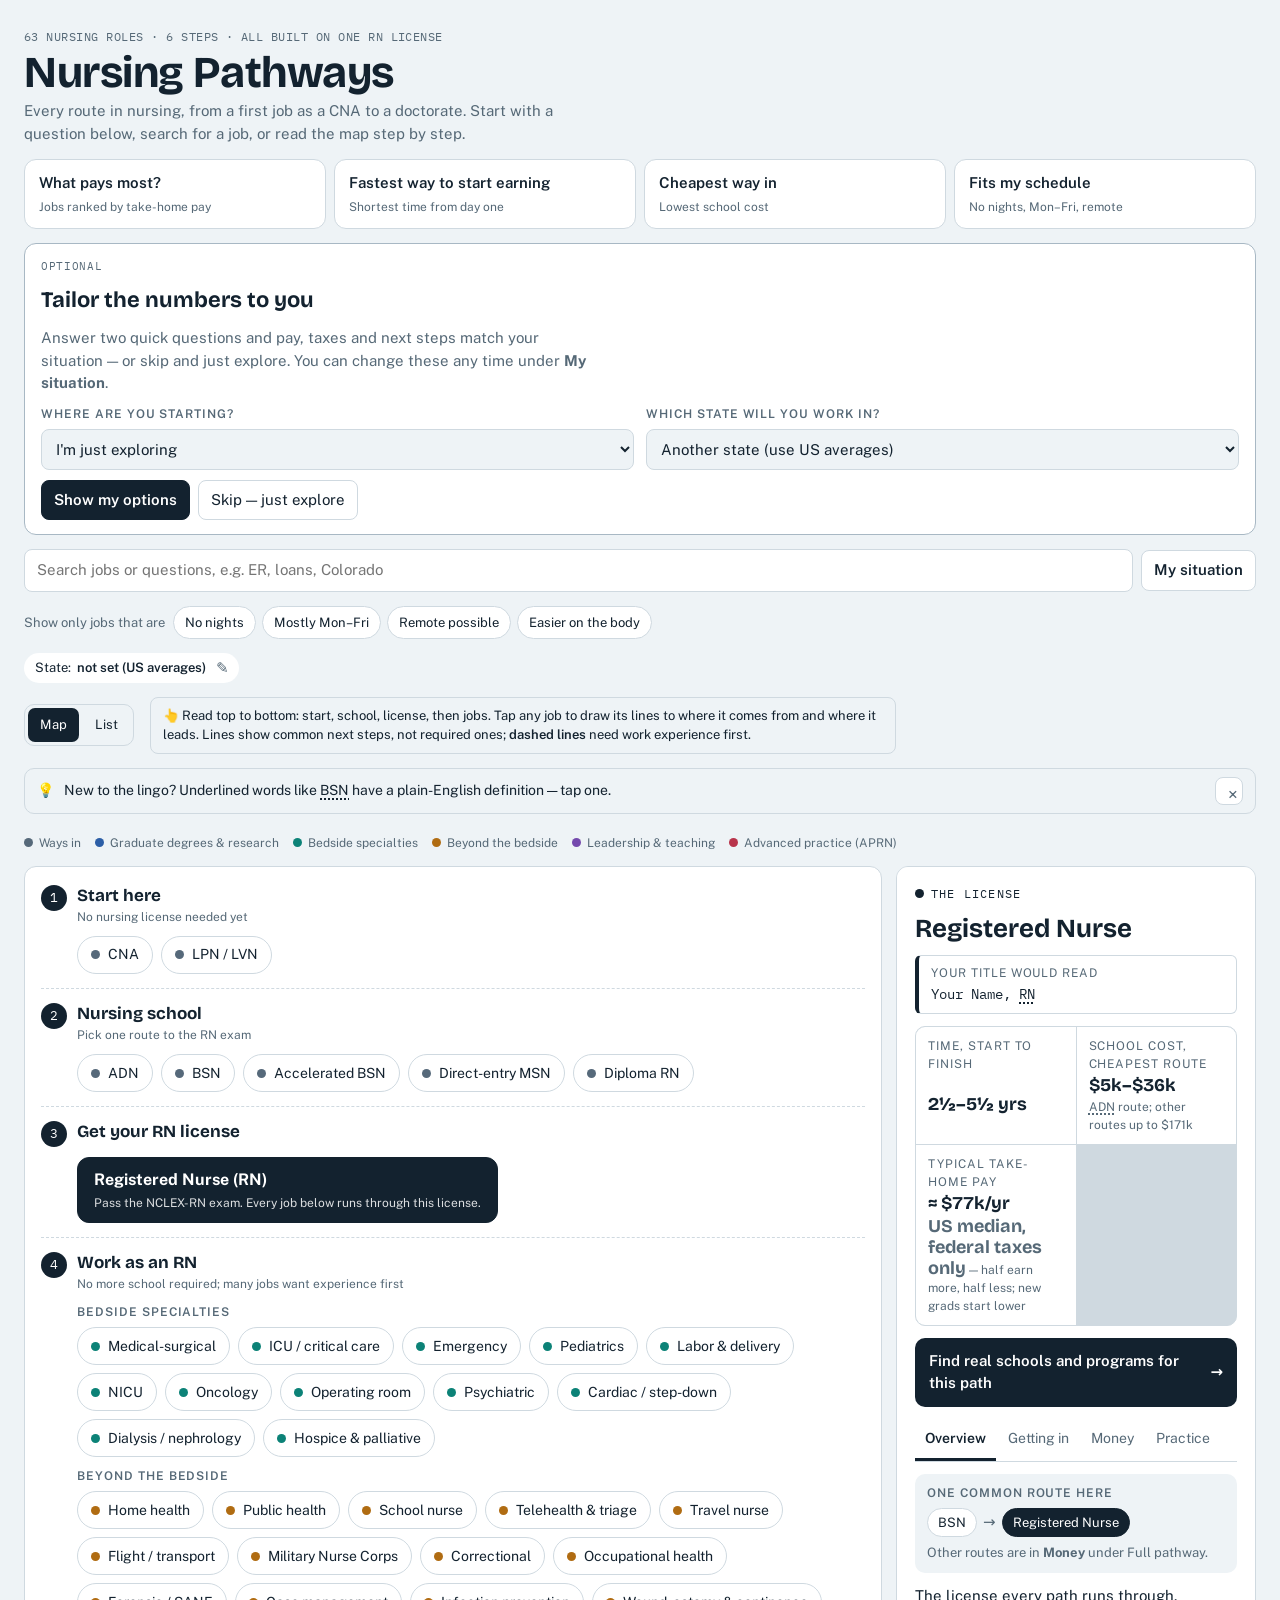
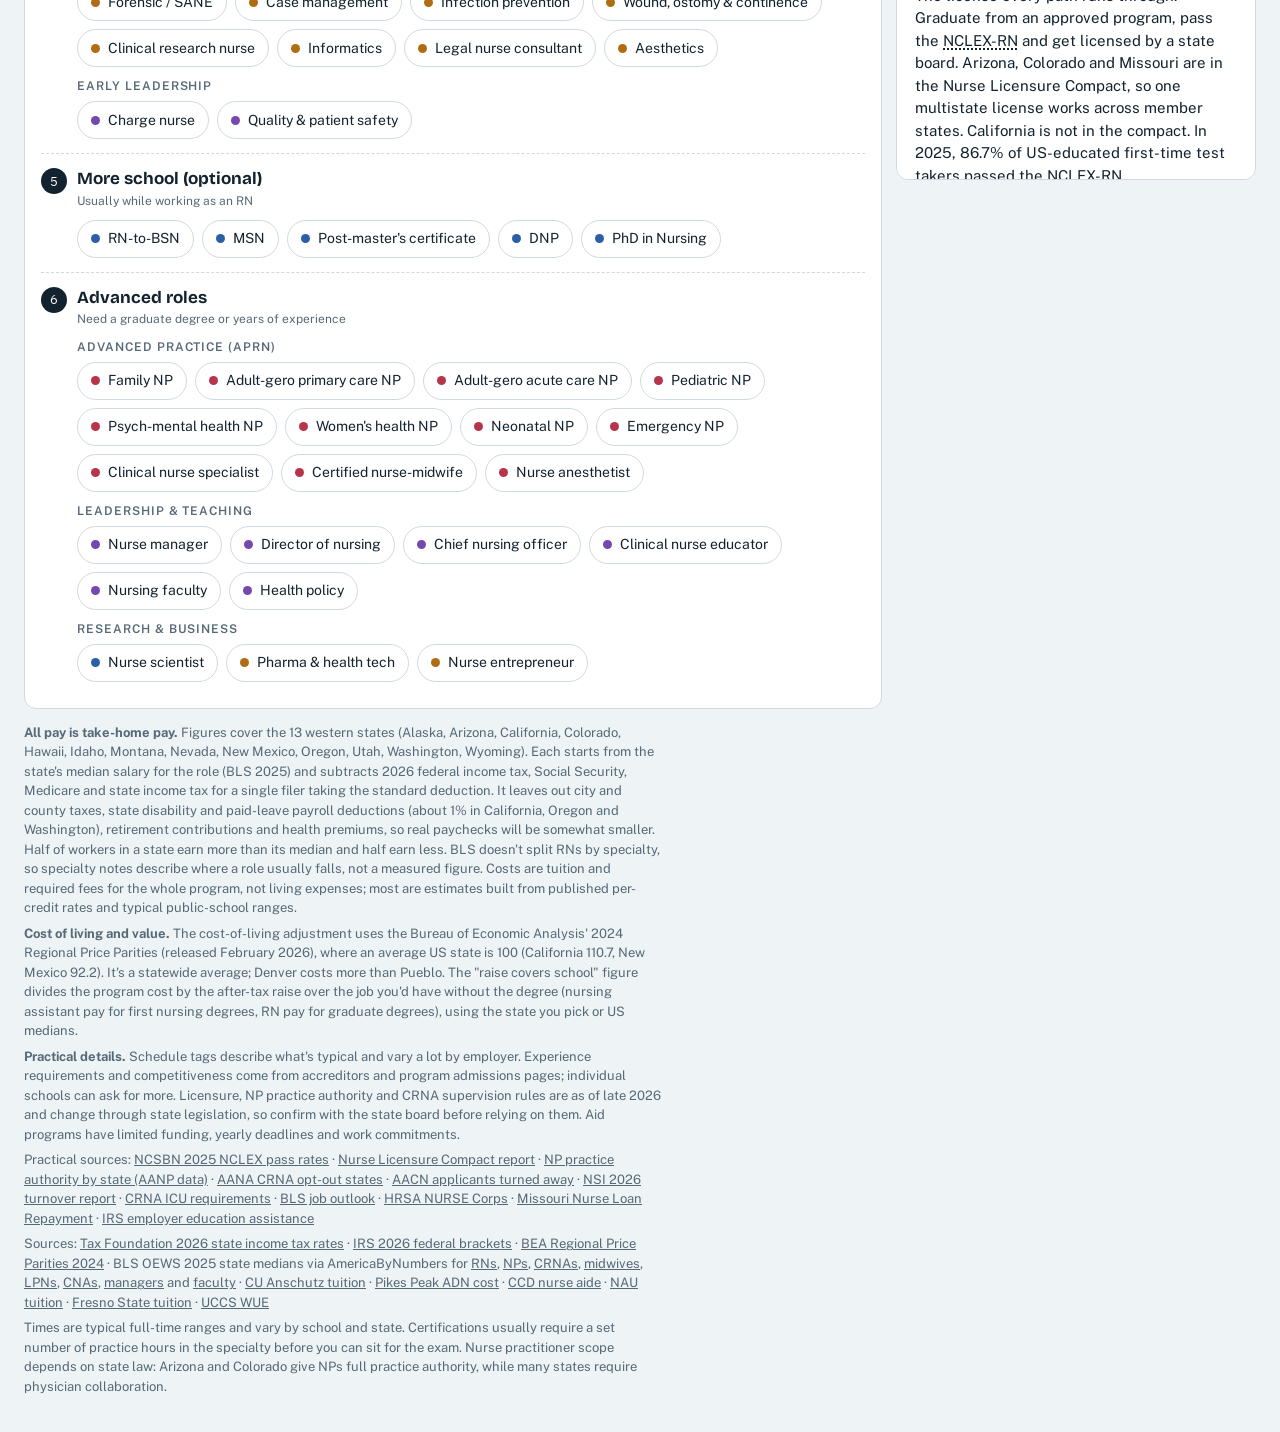
==== commit cae1900f: "Usability fixes from first-use study (6 items) 1. Fix invisible RN hub node: on an active route its " ====
--- a/index.html
+++ b/index.html
@@ -20,22 +20,23 @@
     <p class="sub">Every route in nursing, from a first job as a CNA to a doctorate. Start with a question below, search for a job, or read the map step by step.</p>
   </header>
 
-  <section class="welcome" id="welcome" hidden aria-labelledby="wtitle">
-    <h2 id="wtitle">Two quick questions</h2>
-    <p class="sub">So pay, taxes and next steps match your situation. You can change these any time under <b>My situation</b>.</p>
-    <div class="wrow">
-      <label class="wq" for="wStart"><span class="slabel">Where are you starting?</span><select id="wStart"></select></label>
-      <label class="wq" for="wState"><span class="slabel">Which state will you work in?</span><select id="wState"></select></label>
-    </div>
-    <div class="wbtns"><button type="button" class="primary" id="wGo">Show my options</button><button type="button" id="wSkip">Skip for now</button></div>
-  </section>
-
   <div class="ask" role="group" aria-label="Common questions">
     <button type="button" data-q="pay">What pays most?<small>Jobs ranked by take-home pay</small></button>
     <button type="button" data-q="fast">Fastest way to start earning<small>Shortest time from day one</small></button>
     <button type="button" data-q="cheap">Cheapest way in<small>Lowest school cost</small></button>
     <button type="button" data-q="sched">Fits my schedule<small>No nights, Mon–Fri, remote</small></button>
   </div>
+
+  <section class="welcome" id="welcome" hidden aria-labelledby="wtitle">
+    <span class="wtag">Optional</span>
+    <h2 id="wtitle">Tailor the numbers to you</h2>
+    <p class="sub">Answer two quick questions and pay, taxes and next steps match your situation — or skip and just explore. You can change these any time under <b>My situation</b>.</p>
+    <div class="wrow">
+      <label class="wq" for="wStart"><span class="slabel">Where are you starting?</span><select id="wStart"></select></label>
+      <label class="wq" for="wState"><span class="slabel">Which state will you work in?</span><select id="wState"></select></label>
+    </div>
+    <div class="wbtns"><button type="button" class="primary" id="wGo">Show my options</button><button type="button" id="wSkip">Skip — just explore</button></div>
+  </section>
 
   <section class="schedq" id="schedq" hidden aria-labelledby="sqh">
     <h2 id="sqh">What matters to you?</h2>
--- a/css/site.css
+++ b/css/site.css
@@ -26,8 +26,13 @@
 button{font:inherit;color:var(--ink);background:var(--panel);border:1px solid var(--line);border-radius:8px;padding:8px 12px;cursor:pointer}
 button:hover{border-color:var(--muted)}
 button:focus-visible,input:focus-visible,.chip:focus-visible{outline:2px solid var(--g-degree);outline-offset:2px}
-.howto{margin:0;font-size:13px;color:var(--muted);max-width:90ch}
+.howto{margin:0;font-size:13px;color:var(--ink);max-width:90ch;background:var(--bg);border:1px solid var(--line);border-radius:8px;padding:8px 12px}
+.howto::before{content:"👆 ";}
 .howto b{color:var(--ink);font-weight:600}
+.glosstip{display:flex;align-items:center;gap:10px;background:var(--bg);border:1px solid var(--line);border-radius:10px;padding:8px 12px;font-size:14px;margin:0 0 6px}
+.glosstip p{margin:0;flex:1}
+.glosstip .gtipx{flex:none;width:28px;height:28px;border-radius:8px;font-size:18px;line-height:1;color:var(--muted);border:1px solid var(--line);background:var(--panel)}
+.glosstip .gtipx:hover{color:var(--ink);border-color:var(--edge)}
 .plan{display:grid;gap:10px;background:var(--panel);border:1px solid var(--line);border-radius:12px;padding:12px 14px}
 .planrow{display:flex;flex-wrap:wrap;align-items:center;gap:8px}
 .plan select{font:inherit;color:var(--ink);background:var(--bg);border:1px solid var(--line);border-radius:8px;padding:8px 10px;max-width:100%}
@@ -178,7 +183,8 @@
 .seg button{border:0;background:transparent;padding:7px 12px;font-size:13px;border-radius:7px}
 .seg button[aria-checked="true"]{background:var(--ink);color:var(--panel)}
 /* ---- v13: question-first entry, tiered map, list view ---- */
-.welcome{background:var(--panel);border:2px solid var(--ink);border-radius:12px;padding:16px;display:grid;gap:10px}
+.welcome{background:var(--panel);border:1px solid var(--edge);border-radius:12px;padding:14px 16px;display:grid;gap:10px}
+.welcome .wtag{font-family:var(--mono);font-size:11px;letter-spacing:.06em;text-transform:uppercase;color:var(--muted)}
 .welcome h2{margin:0;font-family:var(--display);font-size:22px}
 .wrow{display:grid;grid-template-columns:repeat(auto-fit,minmax(min(100%,240px),1fr));gap:12px}
 .wq{display:grid;gap:6px}
@@ -243,7 +249,7 @@
 .tchips{display:flex;flex-wrap:wrap;gap:8px}
 .rchip{display:inline-flex;align-items:center;gap:8px;min-height:38px;padding:6px 13px;border-radius:999px;border:1.5px solid var(--line);background:var(--panel);font-size:14px;color:var(--ink);text-align:left;transition:opacity .15s,border-color .15s,background .15s}
 .rchip i{flex:none;width:9px;height:9px;border-radius:50%;background:var(--c)}
-.rchip:hover{border-color:var(--c)}
+.rchip:hover{border-color:var(--c);background:color-mix(in srgb,var(--c) 12%,var(--panel))}
 .rchip.hub{display:grid;gap:2px;border-radius:12px;padding:10px 16px;background:var(--ink);color:var(--panel);border-color:var(--ink)}
 .rchip.hub b{font-size:16px}
 .rchip.hub small{font-size:12px;opacity:.85}
@@ -308,6 +314,11 @@
 .rchip.route.cur{background:var(--ink)}
 .tmap.sel .rchip.route{color:var(--ink)}
 .tmap.sel .rchip.route.cur{color:var(--panel)}
+/* The RN hub's selected/anchor/current states paint a LIGHT (--ink) background, but the
+   `.rchip.route` rule above sets light text — same colour as the box, so the label vanishes.
+   Force dark (--panel) text on exactly those light-background hub states. (Plain route-through
+   keeps a dark background and the light text above, which is correct.) */
+.tmap.sel .rchip.hub.on,.tmap.sel .rchip.hub.anc,.tmap.sel .rchip.hub.cur{color:var(--panel)}
 .tmap.sel .rchip.route i{opacity:1}
 .tlines .lroute{stroke:var(--ink);stroke-width:3;opacity:.95}
 .tnote{color:var(--ink)!important;font-weight:600}
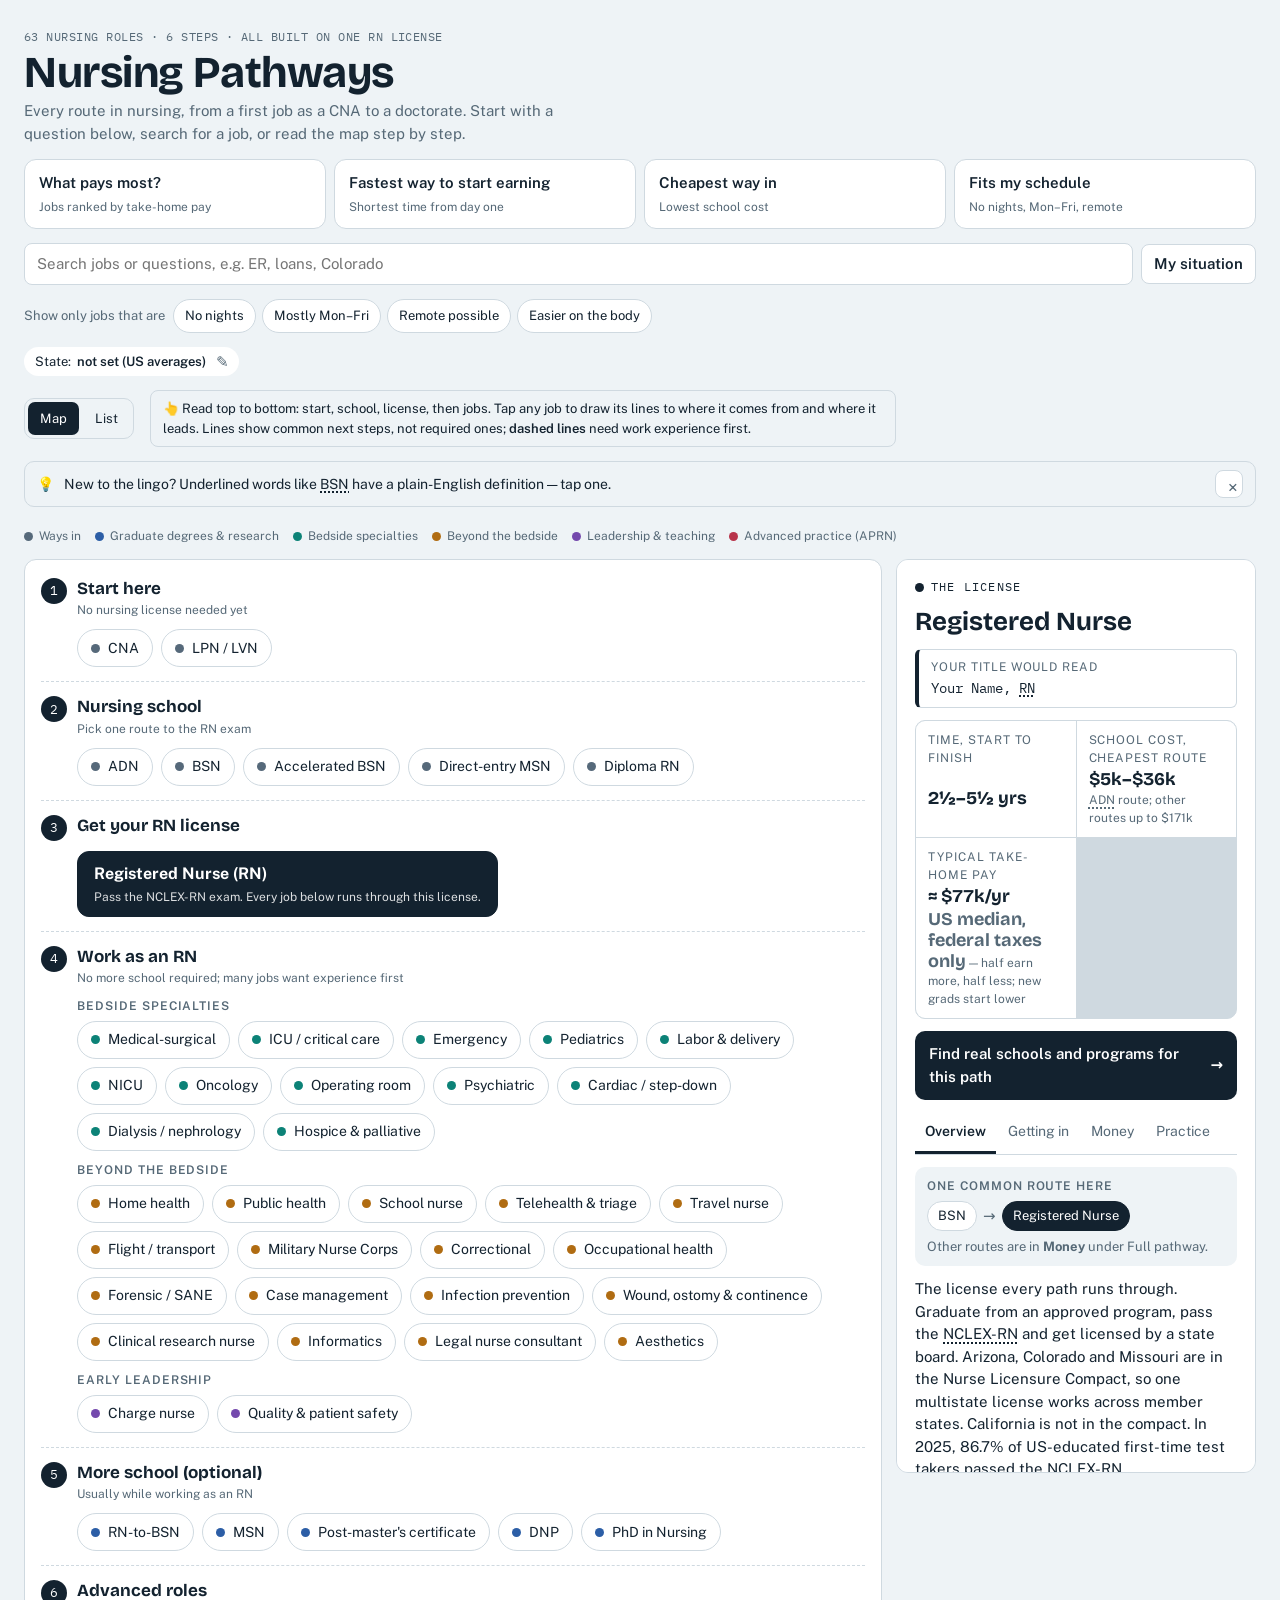
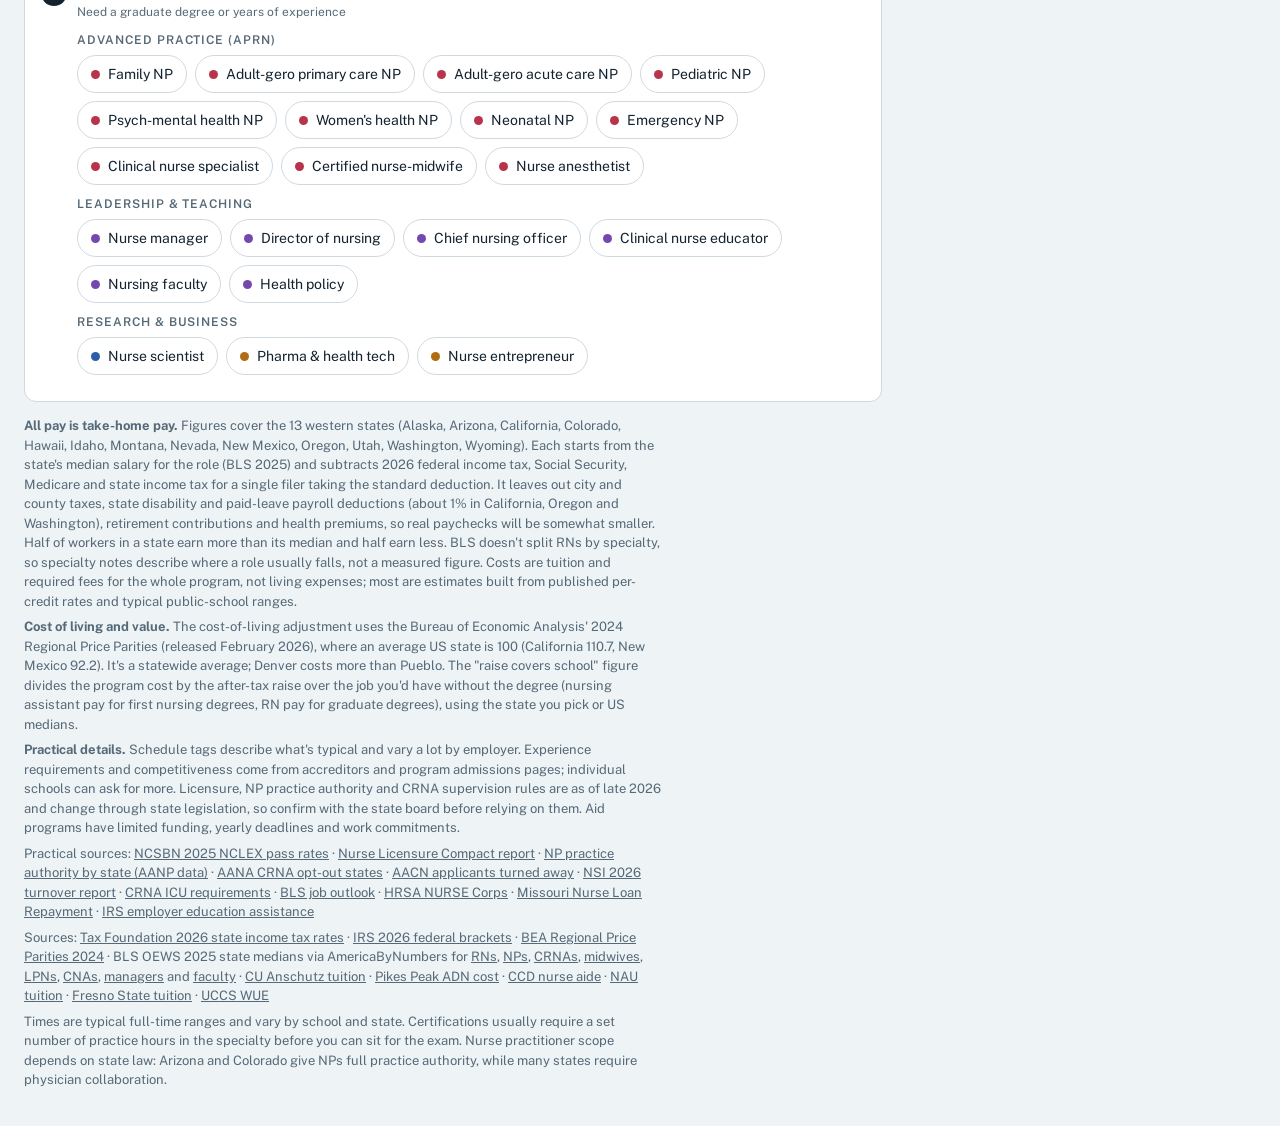
==== commit 46f70020: "Map: cut two redundant onboarding sections Simplification pass — remove sections that duplicated con" ====
--- a/index.html
+++ b/index.html
@@ -26,24 +26,6 @@
     <button type="button" data-q="cheap">Cheapest way in<small>Lowest school cost</small></button>
     <button type="button" data-q="sched">Fits my schedule<small>No nights, Mon–Fri, remote</small></button>
   </div>
-
-  <section class="welcome" id="welcome" hidden aria-labelledby="wtitle">
-    <span class="wtag">Optional</span>
-    <h2 id="wtitle">Tailor the numbers to you</h2>
-    <p class="sub">Answer two quick questions and pay, taxes and next steps match your situation — or skip and just explore. You can change these any time under <b>My situation</b>.</p>
-    <div class="wrow">
-      <label class="wq" for="wStart"><span class="slabel">Where are you starting?</span><select id="wStart"></select></label>
-      <label class="wq" for="wState"><span class="slabel">Which state will you work in?</span><select id="wState"></select></label>
-    </div>
-    <div class="wbtns"><button type="button" class="primary" id="wGo">Show my options</button><button type="button" id="wSkip">Skip — just explore</button></div>
-  </section>
-
-  <section class="schedq" id="schedq" hidden aria-labelledby="sqh">
-    <h2 id="sqh">What matters to you?</h2>
-    <p class="note">Pick one or more, then we'll show only the jobs that fit.</p>
-    <div class="fit big" id="sqopts"></div>
-    <div class="wbtns"><button type="button" class="primary" id="sqGo" disabled>Show matching jobs</button><button type="button" id="sqCancel">Cancel</button></div>
-  </section>
 
   <div class="tools">
     <div class="search">
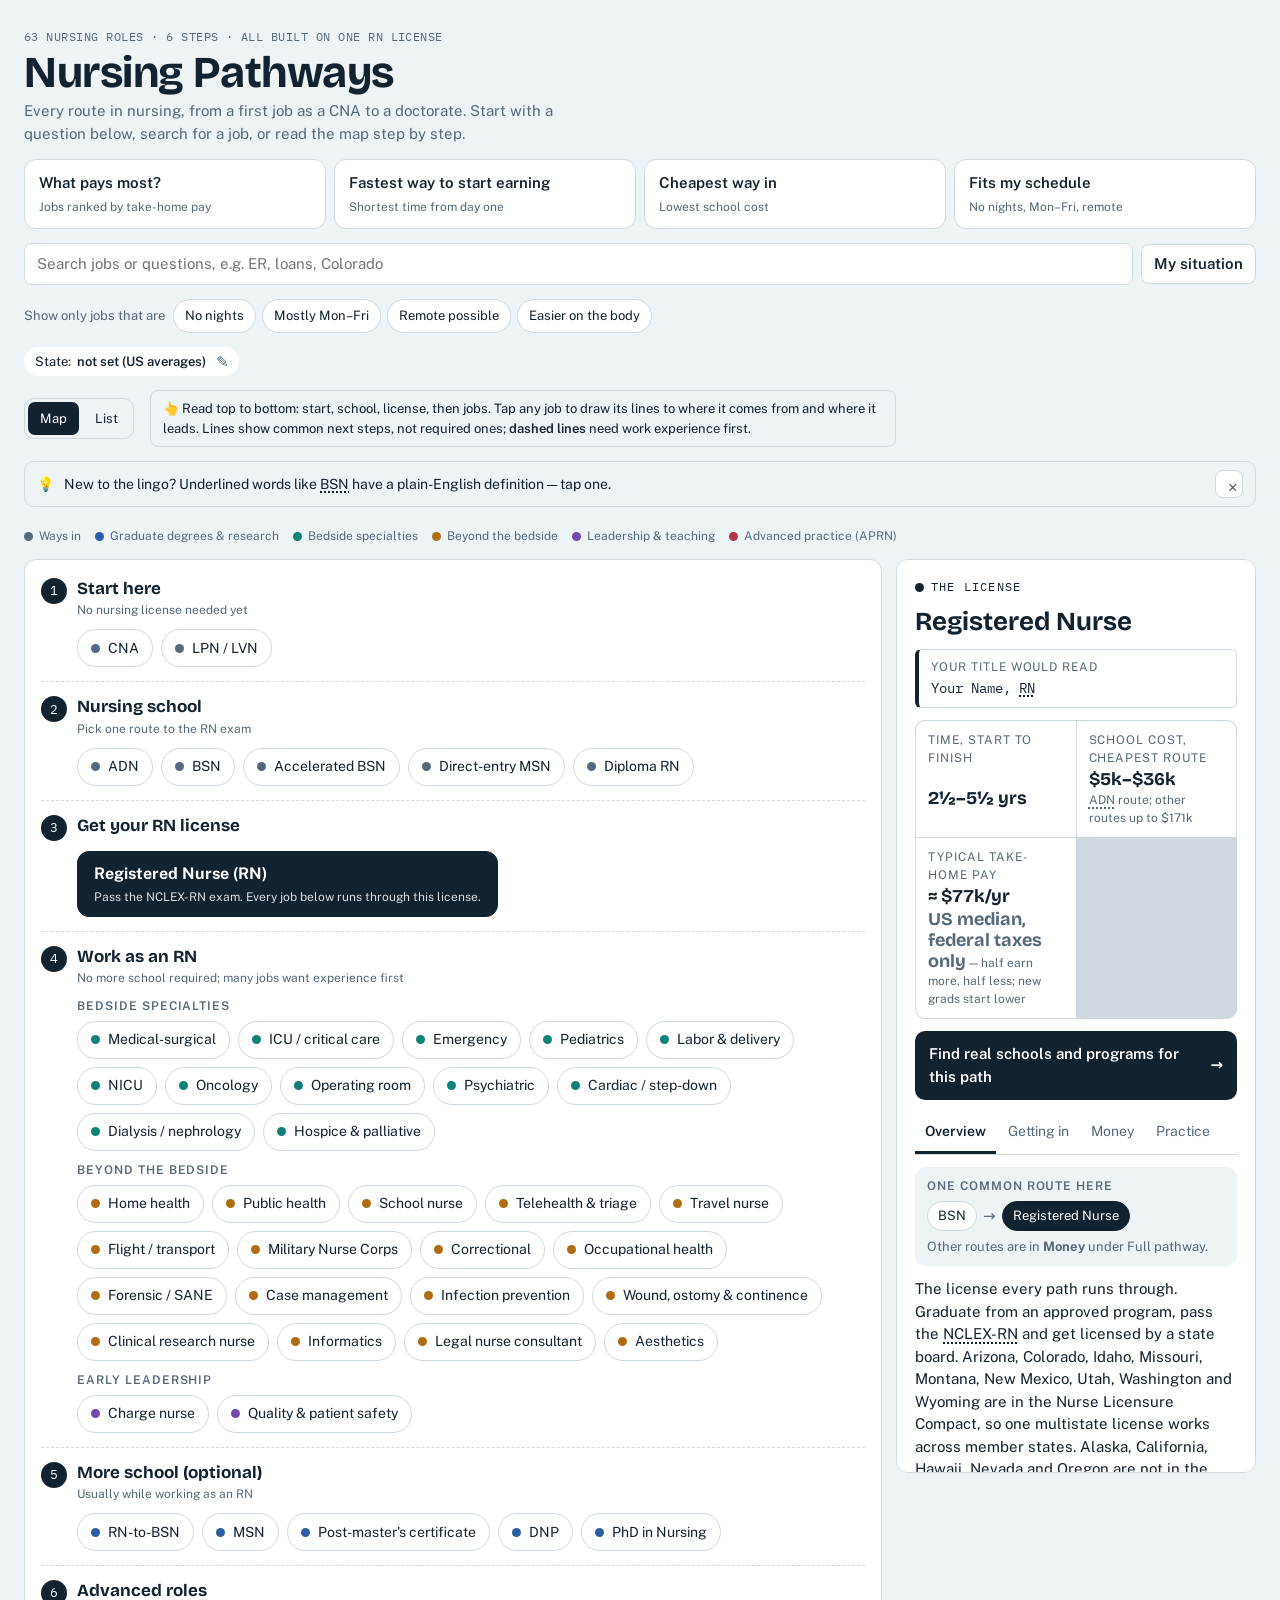
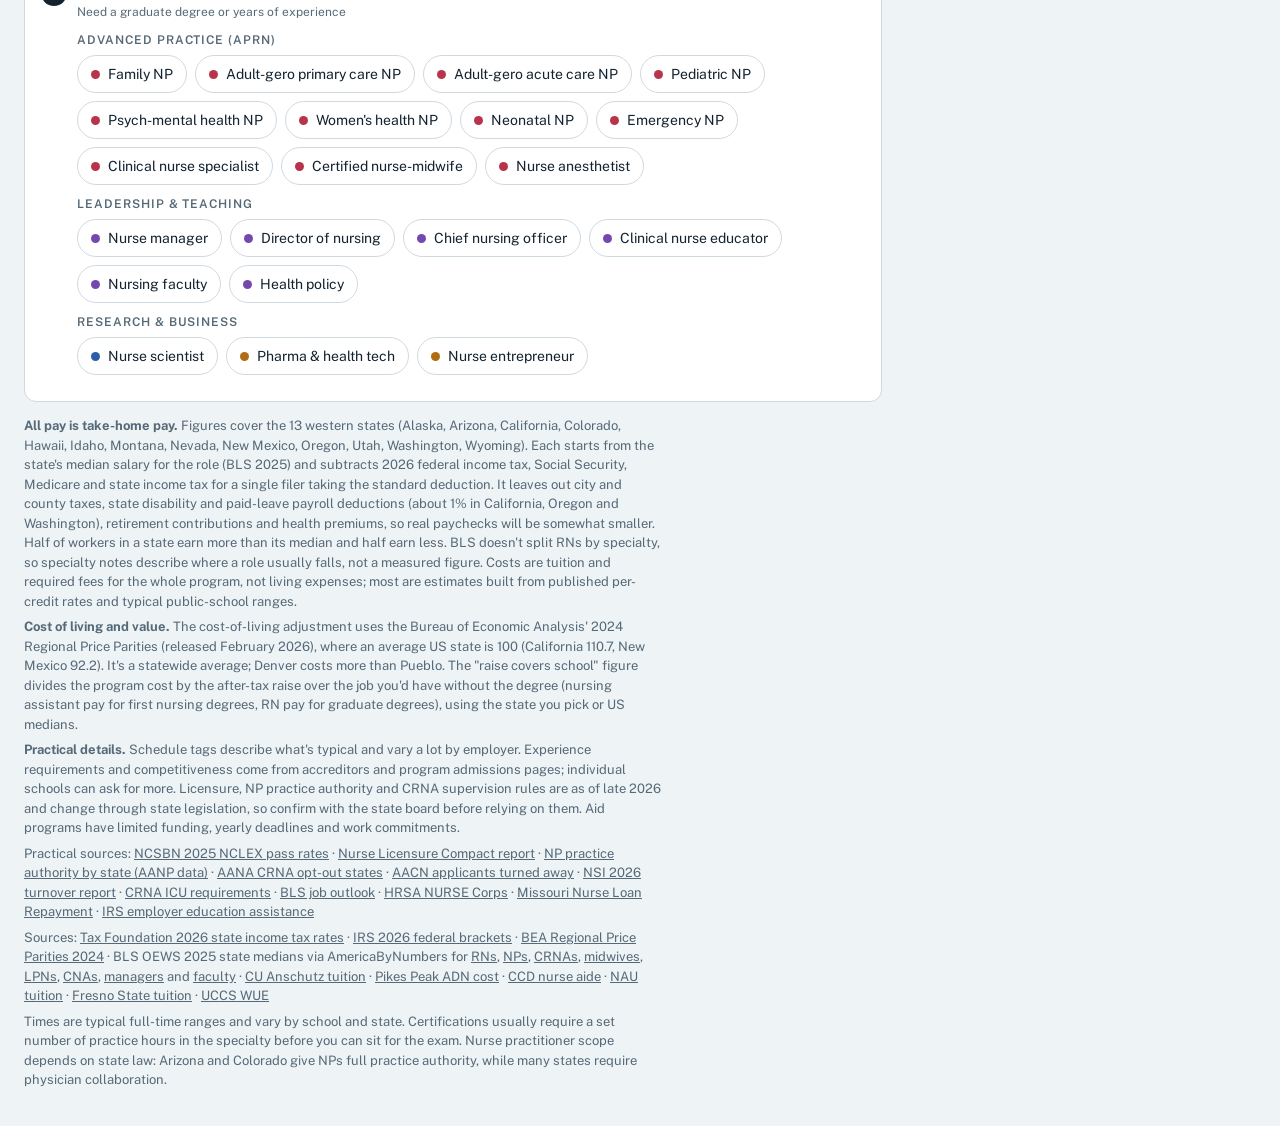
==== commit 3f0aef4f: "Automatic checks before publishing, monthly source check, report link - tests/check_data.js: enforce" ====
--- a/index.html
+++ b/index.html
@@ -75,6 +75,7 @@
   </div>
 
   <footer>
+    <span id="reportfoot" hidden></span>
     <span><b>All pay is take-home pay.</b> Figures cover the 13 western states (Alaska, Arizona, California, Colorado, Hawaii, Idaho, Montana, Nevada, New Mexico, Oregon, Utah, Washington, Wyoming). Each starts from the state's median salary for the role (BLS 2025) and subtracts 2026 federal income tax, Social Security, Medicare and state income tax for a single filer taking the standard deduction. It leaves out city and county taxes, state disability and paid-leave payroll deductions (about 1% in California, Oregon and Washington), retirement contributions and health premiums, so real paychecks will be somewhat smaller. Half of workers in a state earn more than its median and half earn less. BLS doesn't split RNs by specialty, so specialty notes describe where a role usually falls, not a measured figure. Costs are tuition and required fees for the whole program, not living expenses; most are estimates built from published per-credit rates and typical public-school ranges.</span>
     <span><b>Cost of living and value.</b> The cost-of-living adjustment uses the Bureau of Economic Analysis' 2024 Regional Price Parities (released February 2026), where an average US state is 100 (California 110.7, New Mexico 92.2). It's a statewide average; Denver costs more than Pueblo. The "raise covers school" figure divides the program cost by the after-tax raise over the job you'd have without the degree (nursing assistant pay for first nursing degrees, RN pay for graduate degrees), using the state you pick or US medians.</span>
     <span><b>Practical details.</b> Schedule tags describe what's typical and vary a lot by employer. Experience requirements and competitiveness come from accreditors and program admissions pages; individual schools can ask for more. Licensure, NP practice authority and CRNA supervision rules are as of late 2026 and change through state legislation, so confirm with the state board before relying on them. Aid programs have limited funding, yearly deadlines and work commitments.</span>
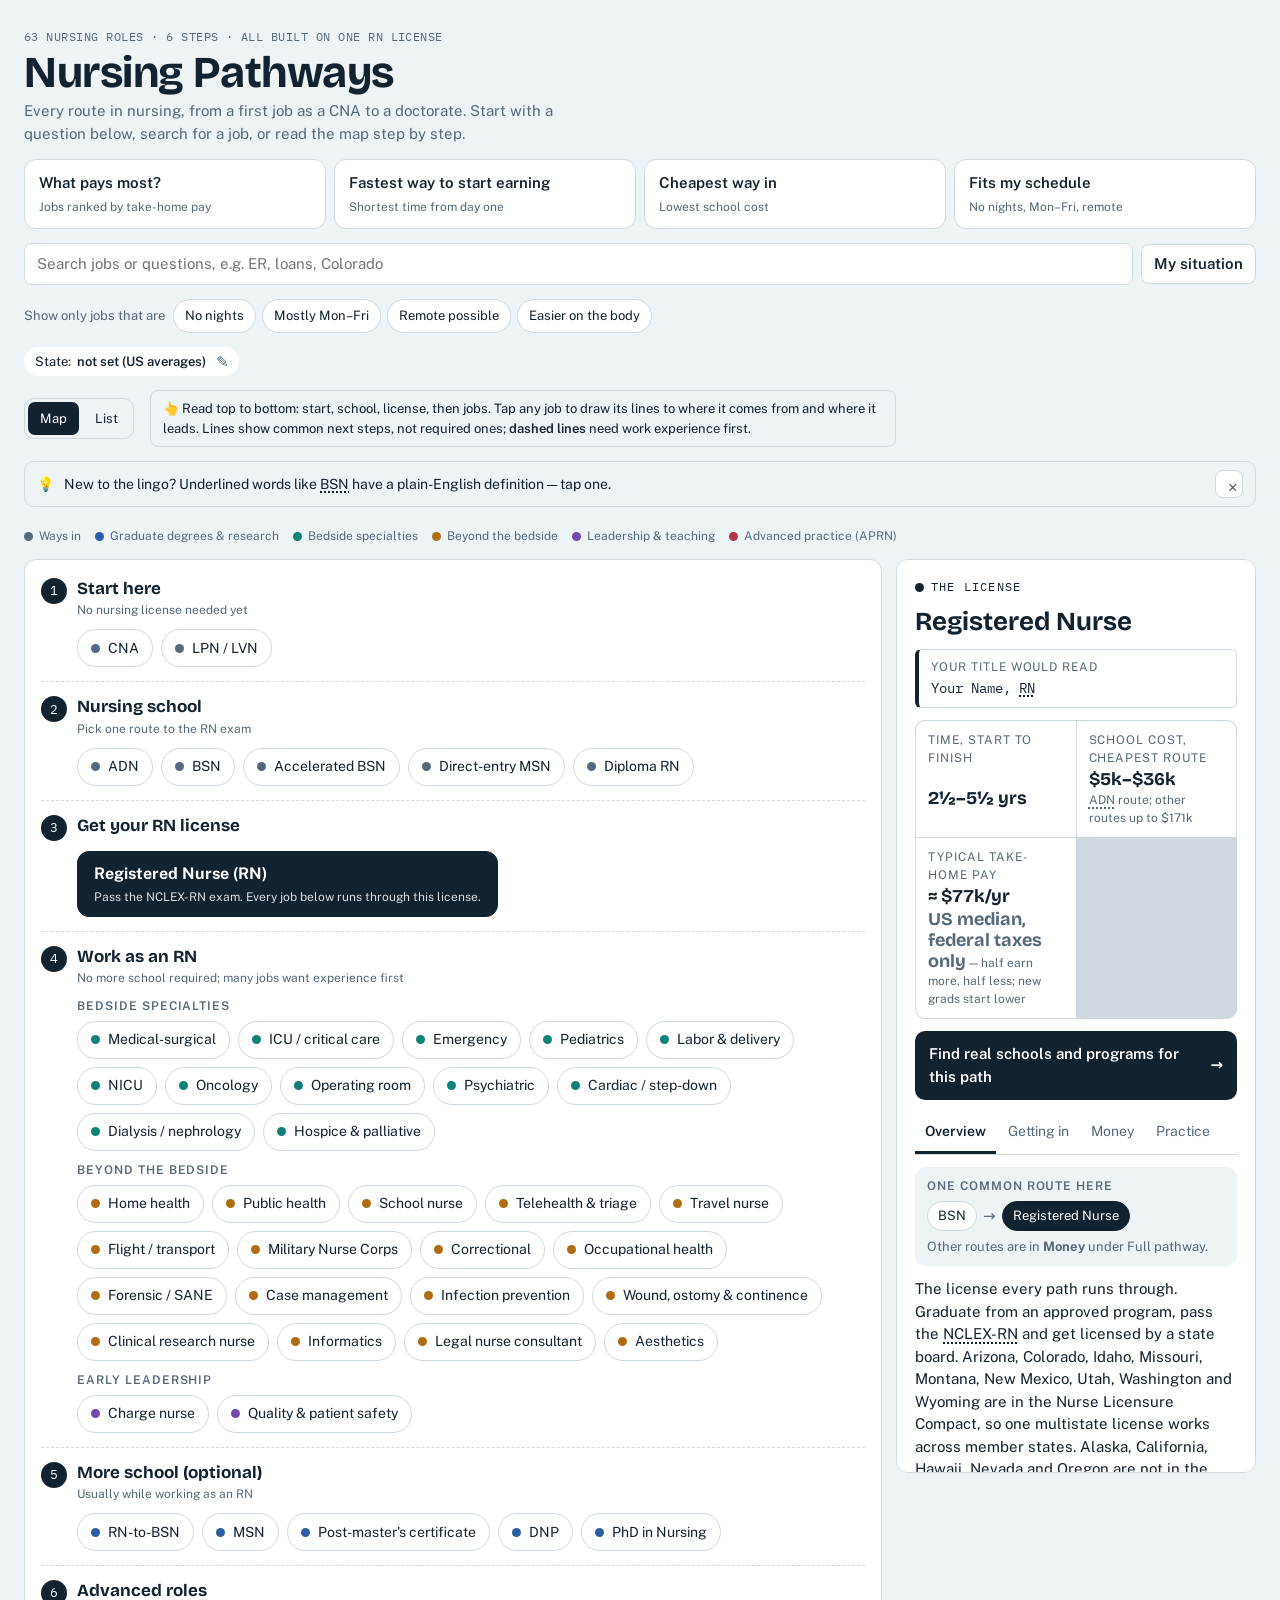
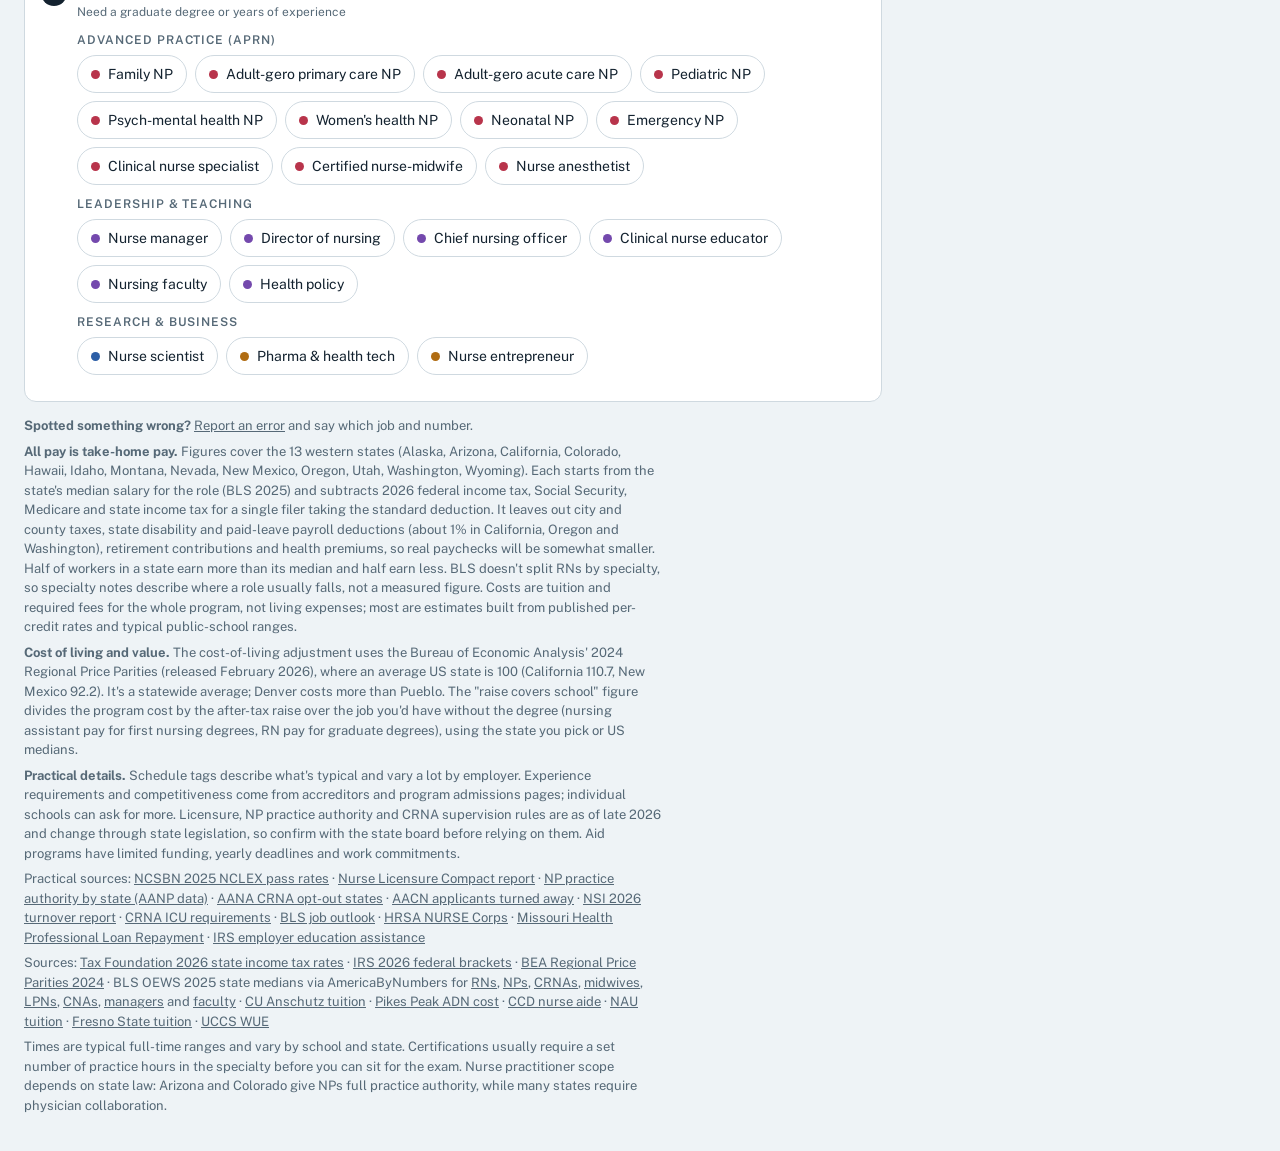
==== commit ef9ee580: "Map: update Missouri loan repayment; note AANA outage Missouri's Nurse Loan Repayment Program fact s" ====
--- a/index.html
+++ b/index.html
@@ -79,7 +79,7 @@
     <span><b>All pay is take-home pay.</b> Figures cover the 13 western states (Alaska, Arizona, California, Colorado, Hawaii, Idaho, Montana, Nevada, New Mexico, Oregon, Utah, Washington, Wyoming). Each starts from the state's median salary for the role (BLS 2025) and subtracts 2026 federal income tax, Social Security, Medicare and state income tax for a single filer taking the standard deduction. It leaves out city and county taxes, state disability and paid-leave payroll deductions (about 1% in California, Oregon and Washington), retirement contributions and health premiums, so real paychecks will be somewhat smaller. Half of workers in a state earn more than its median and half earn less. BLS doesn't split RNs by specialty, so specialty notes describe where a role usually falls, not a measured figure. Costs are tuition and required fees for the whole program, not living expenses; most are estimates built from published per-credit rates and typical public-school ranges.</span>
     <span><b>Cost of living and value.</b> The cost-of-living adjustment uses the Bureau of Economic Analysis' 2024 Regional Price Parities (released February 2026), where an average US state is 100 (California 110.7, New Mexico 92.2). It's a statewide average; Denver costs more than Pueblo. The "raise covers school" figure divides the program cost by the after-tax raise over the job you'd have without the degree (nursing assistant pay for first nursing degrees, RN pay for graduate degrees), using the state you pick or US medians.</span>
     <span><b>Practical details.</b> Schedule tags describe what's typical and vary a lot by employer. Experience requirements and competitiveness come from accreditors and program admissions pages; individual schools can ask for more. Licensure, NP practice authority and CRNA supervision rules are as of late 2026 and change through state legislation, so confirm with the state board before relying on them. Aid programs have limited funding, yearly deadlines and work commitments.</span>
-    <span>Practical sources: <a href="https://ncsbn.org/public-files/2025_NCLEXExamStats_Final.pdf" target="_blank" rel="noopener">NCSBN 2025 NCLEX pass rates</a> · <a href="https://www.ncsbn.org/public-files/fy25-nlc-annualreport.pdf" target="_blank" rel="noopener">Nurse Licensure Compact report</a> · <a href="https://www.beckersasc.com/asc-news/nurse-practitioner-scope-of-practice-by-state-2026-breakdown/" target="_blank" rel="noopener">NP practice authority by state (AANP data)</a> · <a href="https://www.aana.com/wp-content/uploads/2023/10/Fact-Sheet-Concerning-State-Opt-Outs-July-2026.pdf" target="_blank" rel="noopener">AANA CRNA opt-out states</a> · <a href="https://www.aacnnursing.org/news-data/all-news/schools-of-nursing-see-enrollment-increases-across-most-program-levels-signaling-strong-interest-in-nursing-careers-208" target="_blank" rel="noopener">AACN applicants turned away</a> · <a href="https://www.nsinursingsolutions.com/documents/library/nsi_national_health_care_retention_report.pdf" target="_blank" rel="noopener">NSI 2026 turnover report</a> · <a href="https://www.nursing.columbia.edu/academics/academic-programs/doctor-nursing-practice/nurse-anesthesia/faq-dnp-nurse-anesthesia-program" target="_blank" rel="noopener">CRNA ICU requirements</a> · <a href="https://www.bls.gov/ooh/healthcare/nurse-anesthetists-nurse-midwives-and-nurse-practitioners.htm" target="_blank" rel="noopener">BLS job outlook</a> · <a href="https://bhw.hrsa.gov/funding/apply-loan-repayment/nurse-corps" target="_blank" rel="noopener">HRSA NURSE Corps</a> · <a href="https://health.mo.gov/living/families/primarycare/loanrepayment/pdf/nlrp-fact-sheet.pdf" target="_blank" rel="noopener">Missouri Nurse Loan Repayment</a> · <a href="https://www.irs.gov/newsroom/updates-to-frequently-asked-questions-about-educational-assistance-programs" target="_blank" rel="noopener">IRS employer education assistance</a></span>
+    <span>Practical sources: <a href="https://ncsbn.org/public-files/2025_NCLEXExamStats_Final.pdf" target="_blank" rel="noopener">NCSBN 2025 NCLEX pass rates</a> · <a href="https://www.ncsbn.org/public-files/fy25-nlc-annualreport.pdf" target="_blank" rel="noopener">Nurse Licensure Compact report</a> · <a href="https://www.beckersasc.com/asc-news/nurse-practitioner-scope-of-practice-by-state-2026-breakdown/" target="_blank" rel="noopener">NP practice authority by state (AANP data)</a> · <a href="https://www.aana.com/wp-content/uploads/2023/10/Fact-Sheet-Concerning-State-Opt-Outs-July-2026.pdf" target="_blank" rel="noopener">AANA CRNA opt-out states</a> · <a href="https://www.aacnnursing.org/news-data/all-news/schools-of-nursing-see-enrollment-increases-across-most-program-levels-signaling-strong-interest-in-nursing-careers-208" target="_blank" rel="noopener">AACN applicants turned away</a> · <a href="https://www.nsinursingsolutions.com/documents/library/nsi_national_health_care_retention_report.pdf" target="_blank" rel="noopener">NSI 2026 turnover report</a> · <a href="https://www.nursing.columbia.edu/academics/academic-programs/doctor-nursing-practice/nurse-anesthesia/faq-dnp-nurse-anesthesia-program" target="_blank" rel="noopener">CRNA ICU requirements</a> · <a href="https://www.bls.gov/ooh/healthcare/nurse-anesthetists-nurse-midwives-and-nurse-practitioners.htm" target="_blank" rel="noopener">BLS job outlook</a> · <a href="https://bhw.hrsa.gov/funding/apply-loan-repayment/nurse-corps" target="_blank" rel="noopener">HRSA NURSE Corps</a> · <a href="https://health.mo.gov/living/families/primarycare/loanrepayment/" target="_blank" rel="noopener">Missouri Health Professional Loan Repayment</a> · <a href="https://www.irs.gov/newsroom/updates-to-frequently-asked-questions-about-educational-assistance-programs" target="_blank" rel="noopener">IRS employer education assistance</a></span>
     <span>Sources: <a href="https://taxfoundation.org/data/all/state/state-income-tax-rates-2026/" target="_blank" rel="noopener">Tax Foundation 2026 state income tax rates</a> · <a href="https://www.cpapracticeadvisor.com/2025/10/09/irs-adjusts-tax-brackets-standard-deduction-for-2026/170661/" target="_blank" rel="noopener">IRS 2026 federal brackets</a> · <a href="https://www.bea.gov/sites/default/files/2026-02/rpp0226.pdf" target="_blank" rel="noopener">BEA Regional Price Parities 2024</a> · BLS OEWS 2025 state medians via AmericaByNumbers for <a href="https://americabynumbers.com/salary/registered-nurses/" target="_blank" rel="noopener">RNs</a>, <a href="https://americabynumbers.com/salary/nurse-practitioners/" target="_blank" rel="noopener">NPs</a>, <a href="https://americabynumbers.com/salary/nurse-anesthetists/" target="_blank" rel="noopener">CRNAs</a>, <a href="https://americabynumbers.com/salary/nurse-midwives/" target="_blank" rel="noopener">midwives</a>, <a href="https://americabynumbers.com/salary/licensed-practical-and-licensed-vocational-nurses/" target="_blank" rel="noopener">LPNs</a>, <a href="https://americabynumbers.com/salary/nursing-assistants/" target="_blank" rel="noopener">CNAs</a>, <a href="https://americabynumbers.com/salary/medical-and-health-services-managers/" target="_blank" rel="noopener">managers</a> and <a href="https://americabynumbers.com/salary/nursing-instructors-and-teachers-postsecondary/" target="_blank" rel="noopener">faculty</a> · <a href="https://www.cuanschutz.edu/student-finances/tuition-fees/college-of-nursing-2026-2027" target="_blank" rel="noopener">CU Anschutz tuition</a> · <a href="https://www.pikespeak.edu/programs/nursing/adn/ADN%20Cost%20Estimate%202025-2026.pdf" target="_blank" rel="noopener">Pikes Peak ADN cost</a> · <a href="https://www.ccd.edu/program/nurse-aide" target="_blank" rel="noopener">CCD nurse aide</a> · <a href="https://nau.edu/fees/upcoming-tuition/" target="_blank" rel="noopener">NAU tuition</a> · <a href="https://adminfinance.fresnostate.edu/accountingservices/students/tuitionfees.html" target="_blank" rel="noopener">Fresno State tuition</a> · <a href="https://www.uccs.edu/wue" target="_blank" rel="noopener">UCCS WUE</a></span>
     <span>Times are typical full-time ranges and vary by school and state. Certifications usually require a set number of practice hours in the specialty before you can sit for the exam. Nurse practitioner scope depends on state law: Arizona and Colorado give NPs full practice authority, while many states require physician collaboration.</span>
   </footer>
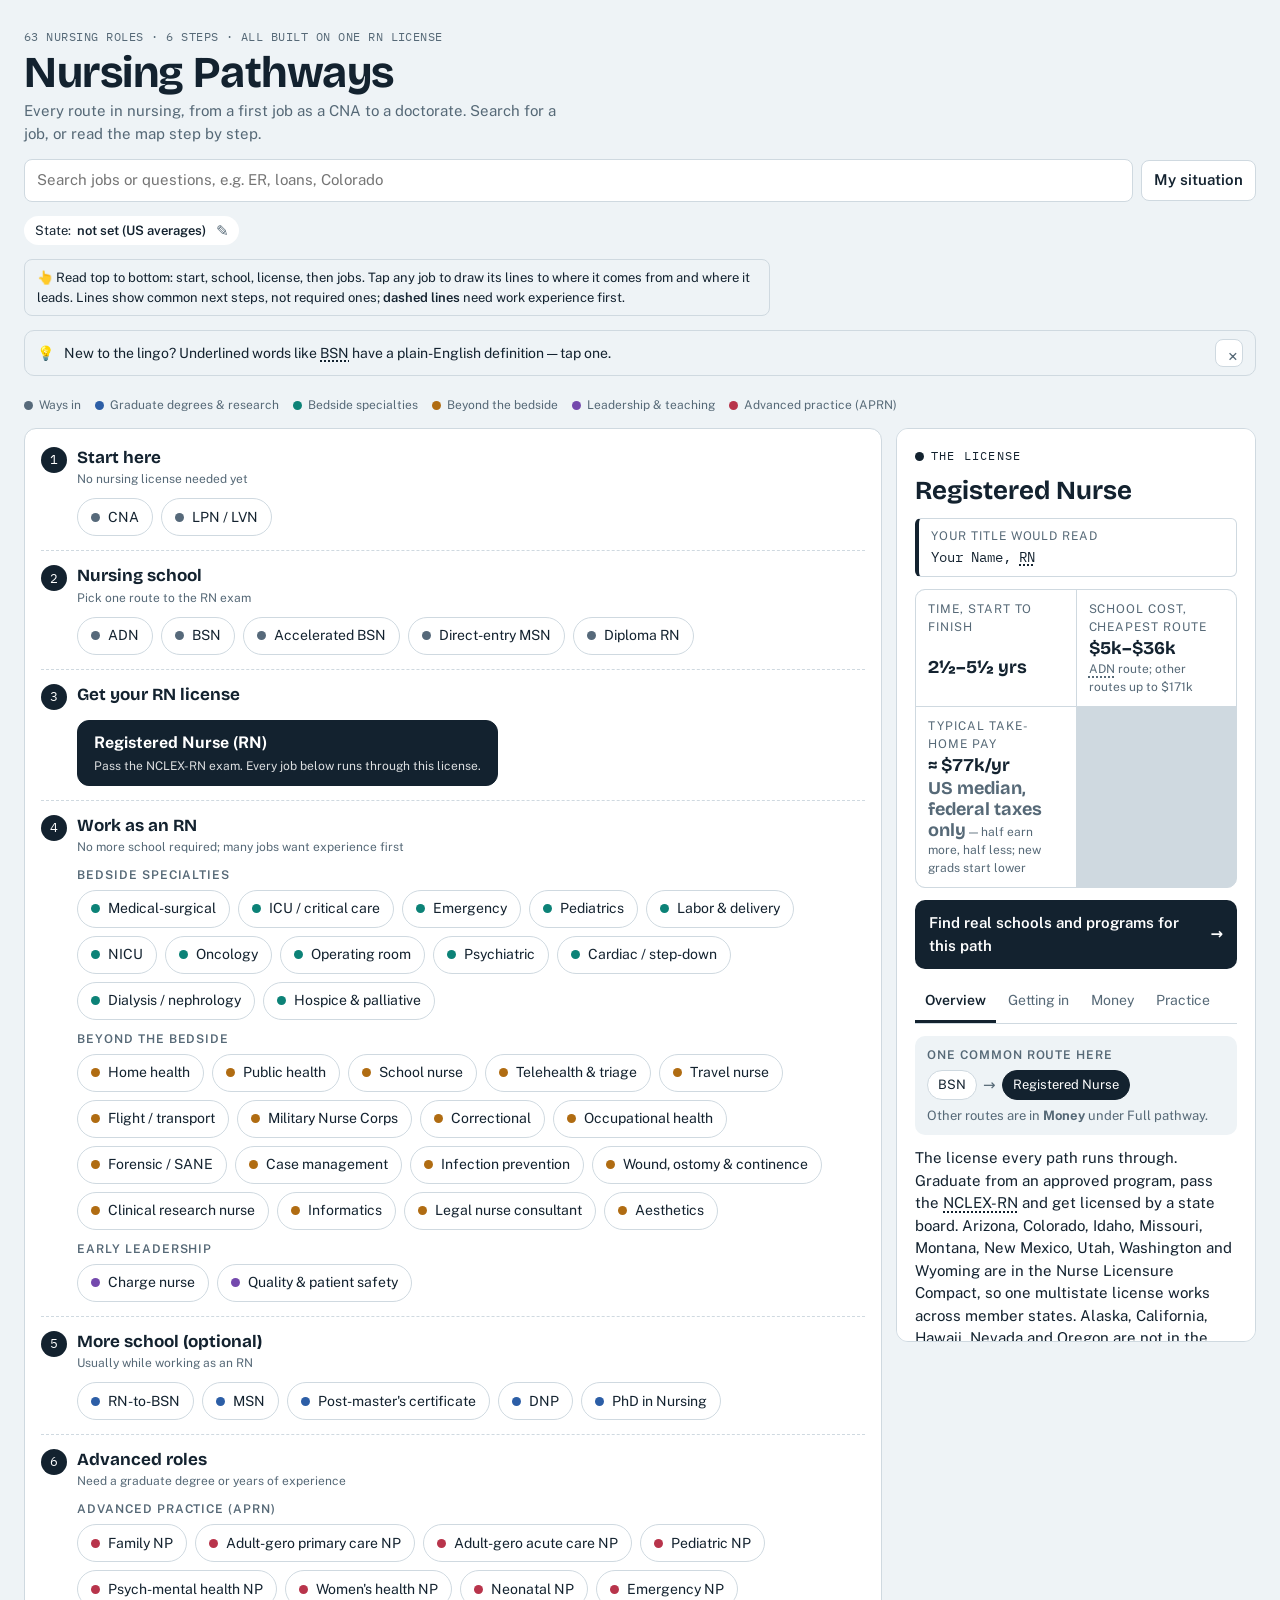
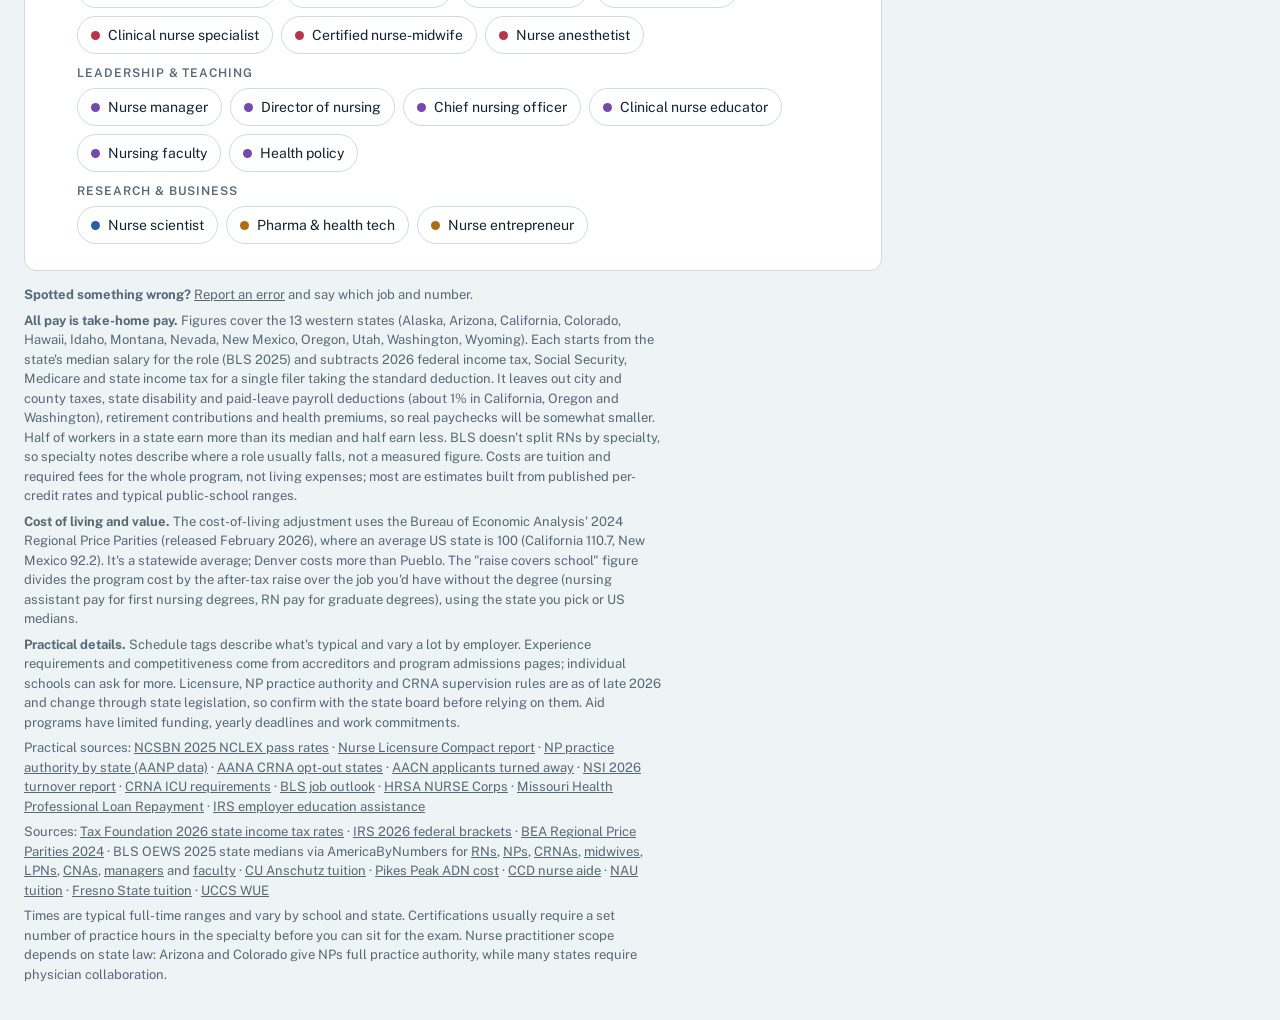
==== commit 5de745fb: "Career map: focus on the map (remove questions, filters, list view) At the owner's request: - Remove" ====
--- a/index.html
+++ b/index.html
@@ -17,15 +17,8 @@
   <header>
     <span class="count" id="count"></span>
     <h1>Nursing Pathways</h1>
-    <p class="sub">Every route in nursing, from a first job as a CNA to a doctorate. Start with a question below, search for a job, or read the map step by step.</p>
+    <p class="sub">Every route in nursing, from a first job as a CNA to a doctorate. Search for a job, or read the map step by step.</p>
   </header>
-
-  <div class="ask" role="group" aria-label="Common questions">
-    <button type="button" data-q="pay">What pays most?<small>Jobs ranked by take-home pay</small></button>
-    <button type="button" data-q="fast">Fastest way to start earning<small>Shortest time from day one</small></button>
-    <button type="button" data-q="cheap">Cheapest way in<small>Lowest school cost</small></button>
-    <button type="button" data-q="sched">Fits my schedule<small>No nights, Mon–Fri, remote</small></button>
-  </div>
 
   <div class="tools">
     <div class="search">
@@ -34,7 +27,6 @@
     </div>
     <button type="button" id="pzbtn" class="pzbtn" aria-expanded="false" aria-controls="sheet">My situation<span class="pzn" id="pzn" hidden></span></button>
   </div>
-  <div class="filters" id="filters"><span class="plabel">Show only jobs that are</span><div class="fit" id="fit"></div></div>
   <div class="active" id="active"></div>
   <div class="sheetback" id="sheetback" hidden></div>
   <section class="sheet" id="sheet" hidden aria-label="My situation">
@@ -52,23 +44,18 @@
         <p class="shint">Shows what the pay buys compared with an average US state. It doesn't change your actual paycheck.</p>
       </div>
     </div>
-    <div class="sfoot"><button type="button" id="clearall">Clear filters and starting point</button></div>
+    <div class="sfoot"><button type="button" id="clearall">Clear starting point</button></div>
   </section>
   <div class="nextsteps" id="nextsteps" aria-live="polite"></div>
 
   <div class="viewbar">
-    <div class="seg" role="radiogroup" aria-label="View">
-      <button type="button" role="radio" data-view="map" aria-checked="true">Map</button>
-      <button type="button" role="radio" data-view="list" aria-checked="false">List</button>
-    </div>
-    <button type="button" class="resetmap" id="resetmap" hidden>↺ Reset map</button>
     <p class="howto" id="howto">Read top to bottom: start, school, license, then jobs. Tap any job to draw its lines to where it comes from and where it leads. Lines show common next steps, not required ones; <b>dashed lines</b> need work experience first.</p>
   </div>
   <div class="key" id="key" aria-hidden="true"></div>
   <div class="layout">
     <div class="mapwrap" id="mapwrap">
+      <button type="button" class="resetmap" id="resetmap" hidden>↺ Reset map</button>
       <div class="tmap" id="map"><svg class="tlines" id="tlines" aria-hidden="true"></svg><div id="tiers"></div></div>
-      <div class="listv" id="list" hidden></div>
     </div>
     <aside id="panel" aria-live="polite"></aside>
     <button type="button" class="nudge" id="nudge" hidden><span aria-hidden="true">↓</span> <span id="nudgetxt">See details below</span></button>
--- a/css/site.css
+++ b/css/site.css
@@ -156,6 +156,8 @@
 @media (max-width:300px){.glance{grid-template-columns:minmax(0,1fr)}}
 .pbtns{display:inline-flex;gap:6px;flex:none}.preset{display:none;font-size:13px;padding:5px 10px;white-space:nowrap}@media (max-width:860px){.preset{display:inline-flex}}
 .resetmap{font-size:14px;padding:7px 12px;white-space:nowrap}
+/* Pinned to the map's top-right corner so showing/hiding it never moves the page */
+.mapwrap>.resetmap{position:absolute;top:10px;right:10px;z-index:3;margin:0}
 .nudge{position:fixed;left:50%;bottom:calc(16px + env(safe-area-inset-bottom,0px));transform:translateX(-50%);z-index:40;display:inline-flex;align-items:center;gap:6px;max-width:calc(100vw - 32px);padding:11px 18px;border-radius:999px;background:var(--ink);color:var(--panel);border:0;font-size:15px;font-weight:600;box-shadow:0 6px 20px rgba(0,0,0,.28);animation:nudgein .25s ease-out}
 .nudge span:first-child{display:inline-block;animation:bob 1.2s ease-in-out infinite}
 .nudge #nudgetxt{overflow:hidden;text-overflow:ellipsis;white-space:nowrap}
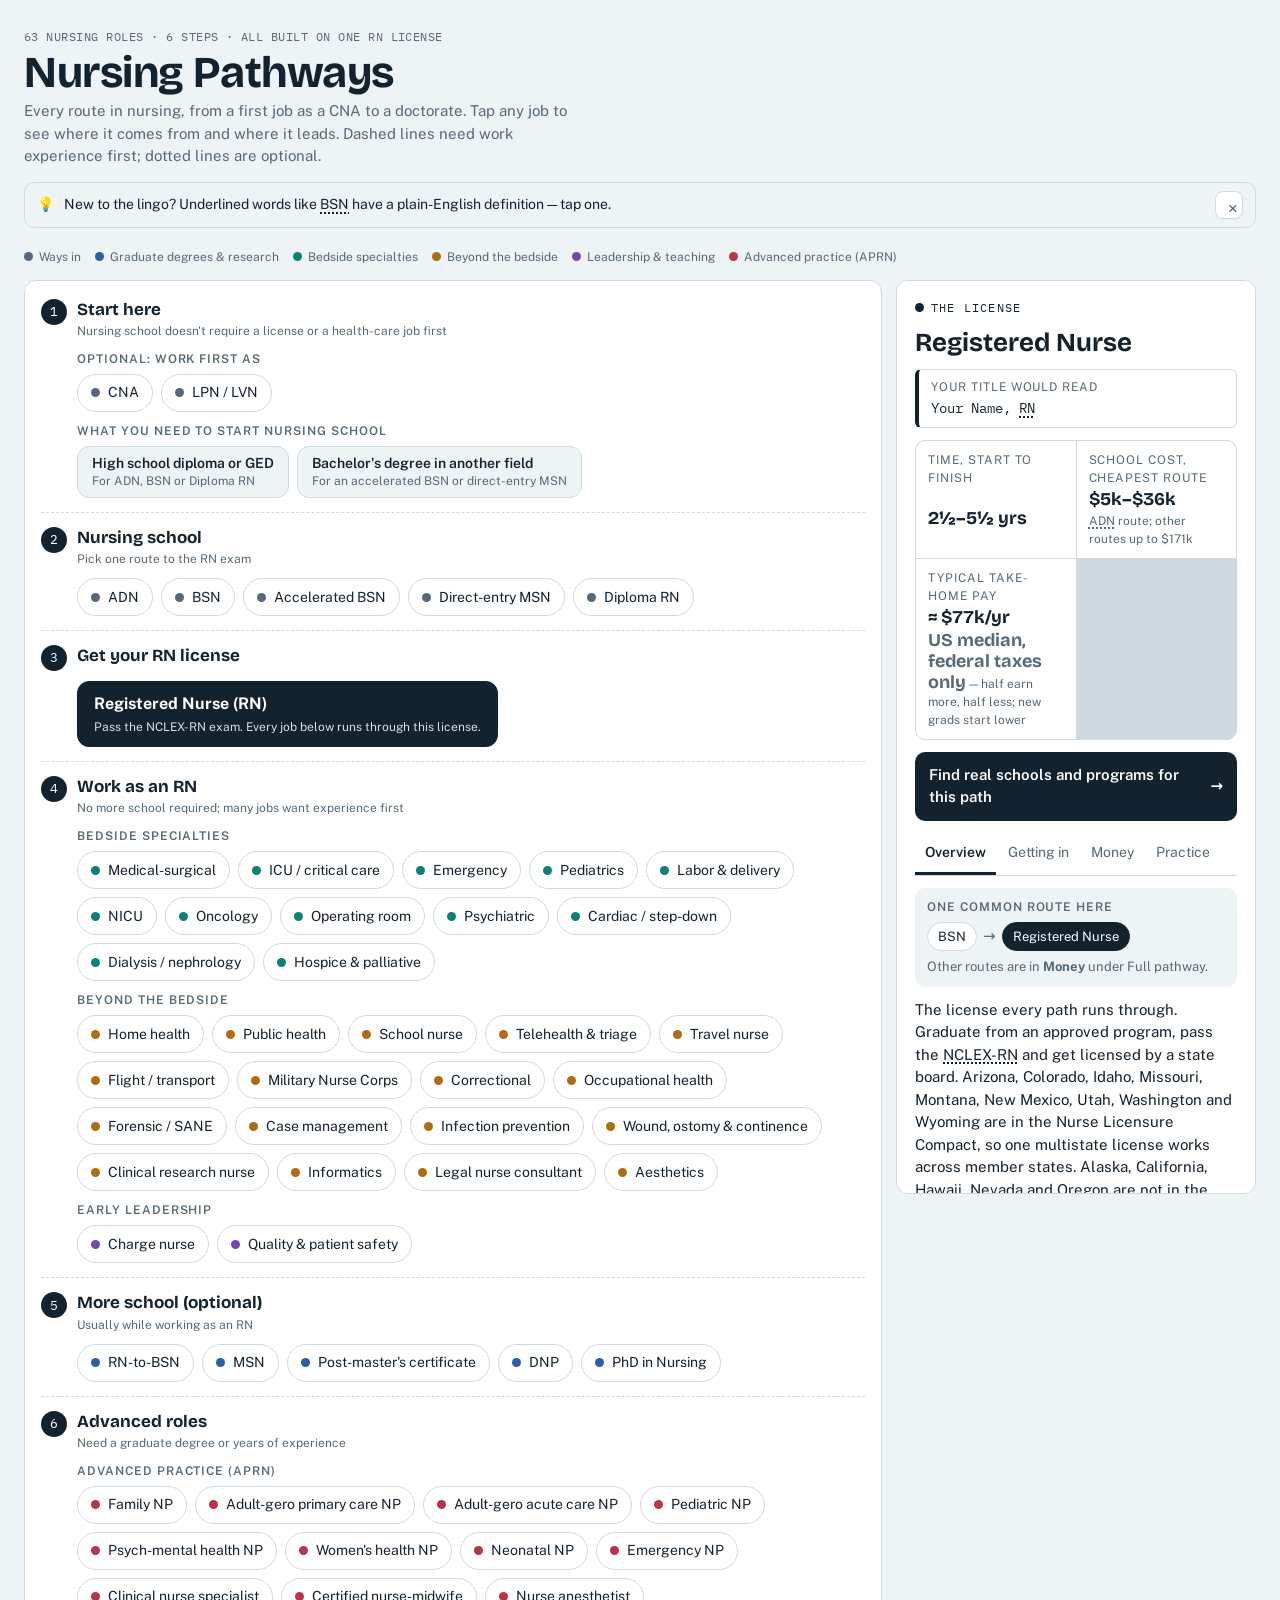
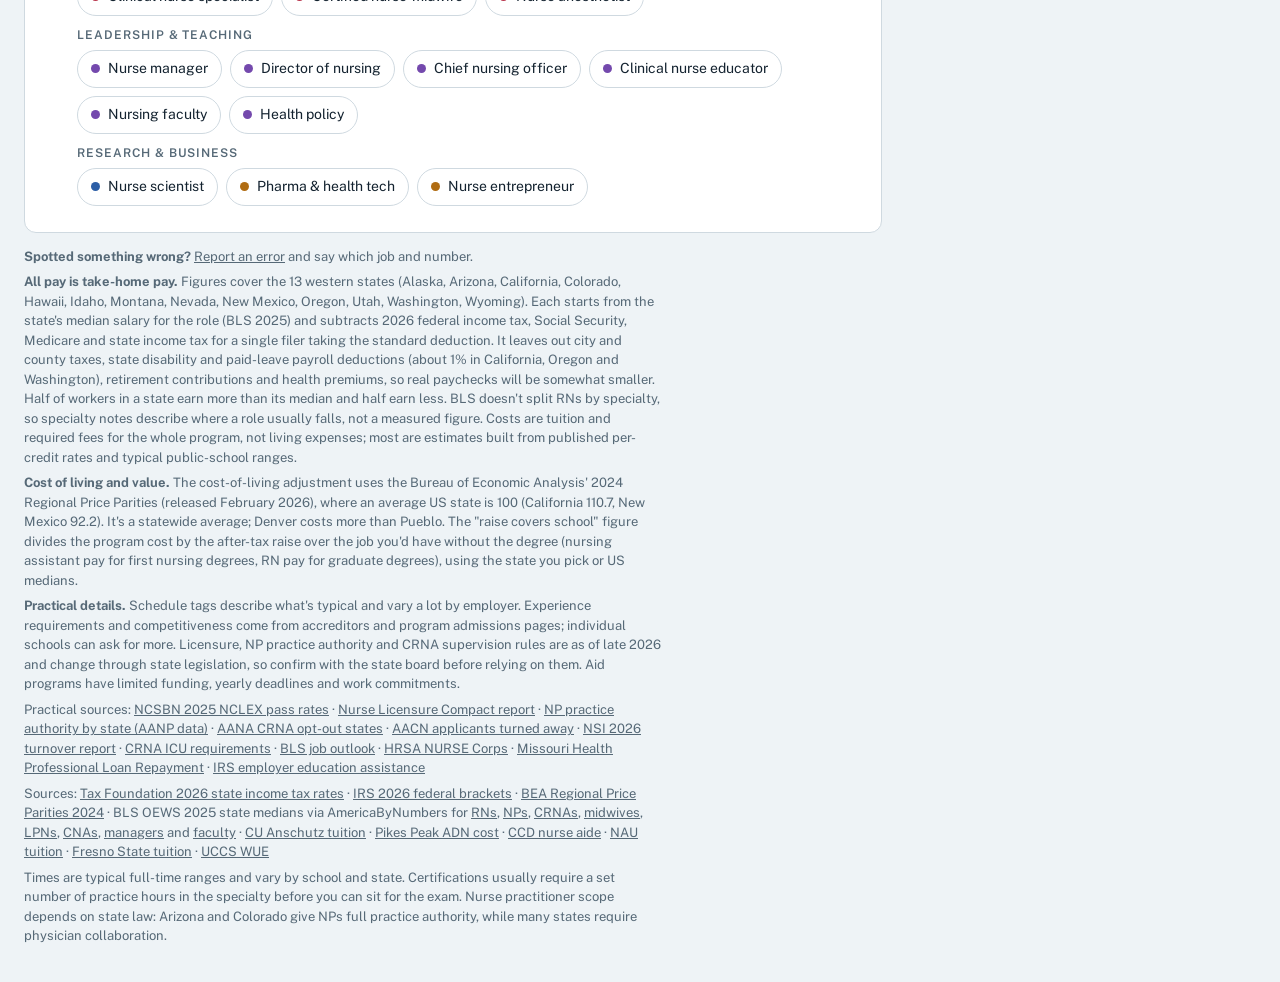
==== commit 2a4e5912: "Career map: remove top controls; clearer "Start here" At the owner's request: - Removed the search b" ====
--- a/index.html
+++ b/index.html
@@ -17,40 +17,9 @@
   <header>
     <span class="count" id="count"></span>
     <h1>Nursing Pathways</h1>
-    <p class="sub">Every route in nursing, from a first job as a CNA to a doctorate. Search for a job, or read the map step by step.</p>
+    <p class="sub">Every route in nursing, from a first job as a CNA to a doctorate. Tap any job to see where it comes from and where it leads. Dashed lines need work experience first; dotted lines are optional.</p>
   </header>
 
-  <div class="tools">
-    <div class="search">
-      <input id="q" type="search" autocomplete="off" placeholder="Search jobs or questions, e.g. ER, loans, Colorado" aria-label="Search nursing jobs" aria-controls="qres" aria-expanded="false" aria-autocomplete="list">
-      <div class="qres" id="qres" role="listbox" aria-label="Search results" hidden></div>
-    </div>
-    <button type="button" id="pzbtn" class="pzbtn" aria-expanded="false" aria-controls="sheet">My situation<span class="pzn" id="pzn" hidden></span></button>
-  </div>
-  <div class="active" id="active"></div>
-  <div class="sheetback" id="sheetback" hidden></div>
-  <section class="sheet" id="sheet" hidden aria-label="My situation">
-    <div class="shead"><h2>My situation</h2><button type="button" id="sheetdone" class="primary">Done</button></div>
-    <div class="sgrid">
-      <div class="sblock">
-        <label for="startAt" class="slabel">I'm starting as</label>
-        <select id="startAt"></select>
-        <p class="shint">Highlights your realistic next steps.</p>
-      </div>
-      <div class="sblock">
-        <label for="st" class="slabel">State for pay, taxes and laws</label>
-        <select id="st"></select>
-        <label class="adjpick"><input type="checkbox" id="adj"> Adjust pay for cost of living</label>
-        <p class="shint">Shows what the pay buys compared with an average US state. It doesn't change your actual paycheck.</p>
-      </div>
-    </div>
-    <div class="sfoot"><button type="button" id="clearall">Clear starting point</button></div>
-  </section>
-  <div class="nextsteps" id="nextsteps" aria-live="polite"></div>
-
-  <div class="viewbar">
-    <p class="howto" id="howto">Read top to bottom: start, school, license, then jobs. Tap any job to draw its lines to where it comes from and where it leads. Lines show common next steps, not required ones; <b>dashed lines</b> need work experience first.</p>
-  </div>
   <div class="key" id="key" aria-hidden="true"></div>
   <div class="layout">
     <div class="mapwrap" id="mapwrap">
--- a/css/site.css
+++ b/css/site.css
@@ -238,6 +238,13 @@
 .tlines path{fill:none;stroke-width:1.7}
 .tlines .lout{stroke:var(--ink);opacity:.7}
 .tlines .lin{stroke:var(--muted);opacity:.8}
+.tlines .lentry{stroke:var(--ink);stroke-width:2.4;opacity:.95}
+/* Optional stepping stones (CNA/LPN before nursing school): dotted and faint, so they never read as required */
+.tlines .lopt{stroke:var(--muted);stroke-dasharray:1.5 6;stroke-linecap:round;opacity:.75}
+/* "Start here" entry requirements: plain labels, not jobs */
+.entry{display:inline-flex;flex-direction:column;justify-content:center;gap:1px;min-height:38px;padding:6px 14px;border-radius:12px;border:1.5px solid var(--line);background:var(--bg);color:var(--ink);font-size:14px;line-height:1.25}
+.entry b{font-weight:600}
+.entry small{font-size:12px;color:var(--muted)}
 .tlines .gated{stroke-dasharray:5 5}
 #tiers{position:relative;z-index:1;display:grid}
 .tier{display:grid;gap:10px;padding-block:14px;border-top:1px dashed var(--line)}
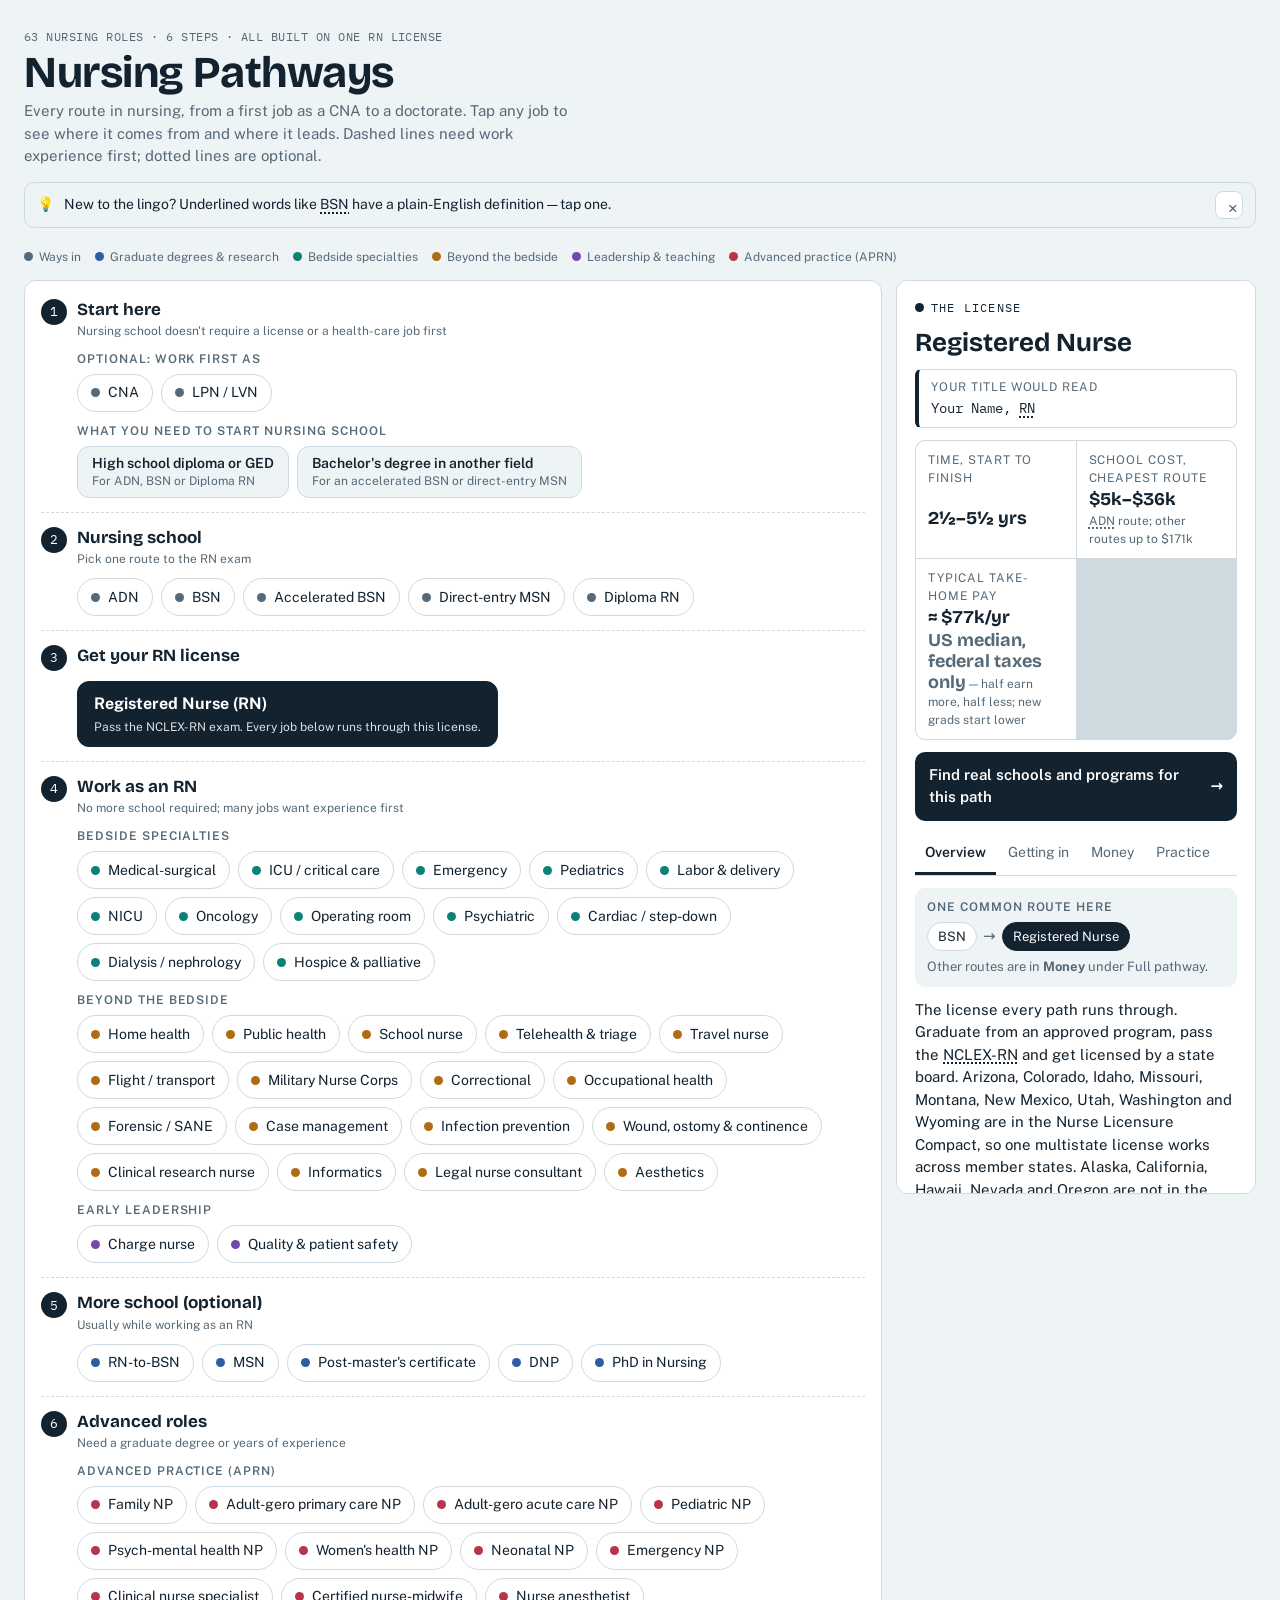
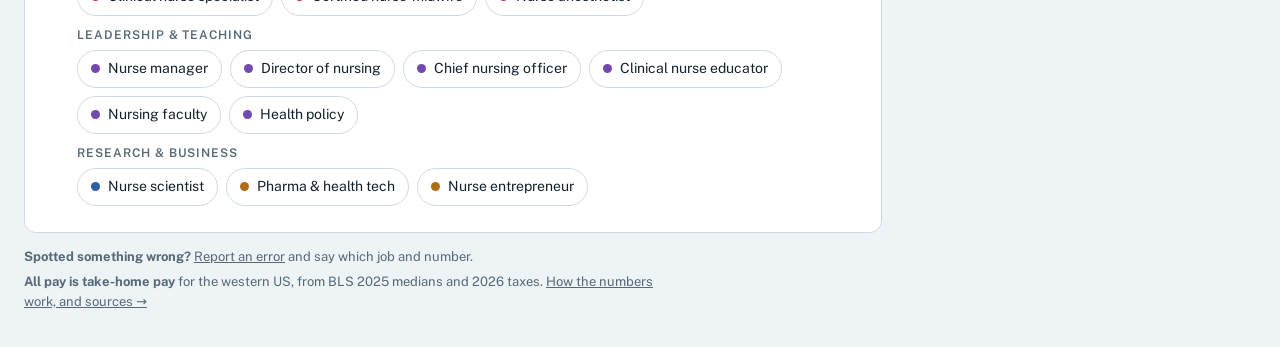
==== commit 8b1a9418: "Move the map's footnotes to a "How the numbers work" page - New how-it-works.html: pay, cost of livi" ====
--- a/index.html
+++ b/index.html
@@ -32,12 +32,7 @@
 
   <footer>
     <span id="reportfoot" hidden></span>
-    <span><b>All pay is take-home pay.</b> Figures cover the 13 western states (Alaska, Arizona, California, Colorado, Hawaii, Idaho, Montana, Nevada, New Mexico, Oregon, Utah, Washington, Wyoming). Each starts from the state's median salary for the role (BLS 2025) and subtracts 2026 federal income tax, Social Security, Medicare and state income tax for a single filer taking the standard deduction. It leaves out city and county taxes, state disability and paid-leave payroll deductions (about 1% in California, Oregon and Washington), retirement contributions and health premiums, so real paychecks will be somewhat smaller. Half of workers in a state earn more than its median and half earn less. BLS doesn't split RNs by specialty, so specialty notes describe where a role usually falls, not a measured figure. Costs are tuition and required fees for the whole program, not living expenses; most are estimates built from published per-credit rates and typical public-school ranges.</span>
-    <span><b>Cost of living and value.</b> The cost-of-living adjustment uses the Bureau of Economic Analysis' 2024 Regional Price Parities (released February 2026), where an average US state is 100 (California 110.7, New Mexico 92.2). It's a statewide average; Denver costs more than Pueblo. The "raise covers school" figure divides the program cost by the after-tax raise over the job you'd have without the degree (nursing assistant pay for first nursing degrees, RN pay for graduate degrees), using the state you pick or US medians.</span>
-    <span><b>Practical details.</b> Schedule tags describe what's typical and vary a lot by employer. Experience requirements and competitiveness come from accreditors and program admissions pages; individual schools can ask for more. Licensure, NP practice authority and CRNA supervision rules are as of late 2026 and change through state legislation, so confirm with the state board before relying on them. Aid programs have limited funding, yearly deadlines and work commitments.</span>
-    <span>Practical sources: <a href="https://ncsbn.org/public-files/2025_NCLEXExamStats_Final.pdf" target="_blank" rel="noopener">NCSBN 2025 NCLEX pass rates</a> · <a href="https://www.ncsbn.org/public-files/fy25-nlc-annualreport.pdf" target="_blank" rel="noopener">Nurse Licensure Compact report</a> · <a href="https://www.beckersasc.com/asc-news/nurse-practitioner-scope-of-practice-by-state-2026-breakdown/" target="_blank" rel="noopener">NP practice authority by state (AANP data)</a> · <a href="https://www.aana.com/wp-content/uploads/2023/10/Fact-Sheet-Concerning-State-Opt-Outs-July-2026.pdf" target="_blank" rel="noopener">AANA CRNA opt-out states</a> · <a href="https://www.aacnnursing.org/news-data/all-news/schools-of-nursing-see-enrollment-increases-across-most-program-levels-signaling-strong-interest-in-nursing-careers-208" target="_blank" rel="noopener">AACN applicants turned away</a> · <a href="https://www.nsinursingsolutions.com/documents/library/nsi_national_health_care_retention_report.pdf" target="_blank" rel="noopener">NSI 2026 turnover report</a> · <a href="https://www.nursing.columbia.edu/academics/academic-programs/doctor-nursing-practice/nurse-anesthesia/faq-dnp-nurse-anesthesia-program" target="_blank" rel="noopener">CRNA ICU requirements</a> · <a href="https://www.bls.gov/ooh/healthcare/nurse-anesthetists-nurse-midwives-and-nurse-practitioners.htm" target="_blank" rel="noopener">BLS job outlook</a> · <a href="https://bhw.hrsa.gov/funding/apply-loan-repayment/nurse-corps" target="_blank" rel="noopener">HRSA NURSE Corps</a> · <a href="https://health.mo.gov/living/families/primarycare/loanrepayment/" target="_blank" rel="noopener">Missouri Health Professional Loan Repayment</a> · <a href="https://www.irs.gov/newsroom/updates-to-frequently-asked-questions-about-educational-assistance-programs" target="_blank" rel="noopener">IRS employer education assistance</a></span>
-    <span>Sources: <a href="https://taxfoundation.org/data/all/state/state-income-tax-rates-2026/" target="_blank" rel="noopener">Tax Foundation 2026 state income tax rates</a> · <a href="https://www.cpapracticeadvisor.com/2025/10/09/irs-adjusts-tax-brackets-standard-deduction-for-2026/170661/" target="_blank" rel="noopener">IRS 2026 federal brackets</a> · <a href="https://www.bea.gov/sites/default/files/2026-02/rpp0226.pdf" target="_blank" rel="noopener">BEA Regional Price Parities 2024</a> · BLS OEWS 2025 state medians via AmericaByNumbers for <a href="https://americabynumbers.com/salary/registered-nurses/" target="_blank" rel="noopener">RNs</a>, <a href="https://americabynumbers.com/salary/nurse-practitioners/" target="_blank" rel="noopener">NPs</a>, <a href="https://americabynumbers.com/salary/nurse-anesthetists/" target="_blank" rel="noopener">CRNAs</a>, <a href="https://americabynumbers.com/salary/nurse-midwives/" target="_blank" rel="noopener">midwives</a>, <a href="https://americabynumbers.com/salary/licensed-practical-and-licensed-vocational-nurses/" target="_blank" rel="noopener">LPNs</a>, <a href="https://americabynumbers.com/salary/nursing-assistants/" target="_blank" rel="noopener">CNAs</a>, <a href="https://americabynumbers.com/salary/medical-and-health-services-managers/" target="_blank" rel="noopener">managers</a> and <a href="https://americabynumbers.com/salary/nursing-instructors-and-teachers-postsecondary/" target="_blank" rel="noopener">faculty</a> · <a href="https://www.cuanschutz.edu/student-finances/tuition-fees/college-of-nursing-2026-2027" target="_blank" rel="noopener">CU Anschutz tuition</a> · <a href="https://www.pikespeak.edu/programs/nursing/adn/ADN%20Cost%20Estimate%202025-2026.pdf" target="_blank" rel="noopener">Pikes Peak ADN cost</a> · <a href="https://www.ccd.edu/program/nurse-aide" target="_blank" rel="noopener">CCD nurse aide</a> · <a href="https://nau.edu/fees/upcoming-tuition/" target="_blank" rel="noopener">NAU tuition</a> · <a href="https://adminfinance.fresnostate.edu/accountingservices/students/tuitionfees.html" target="_blank" rel="noopener">Fresno State tuition</a> · <a href="https://www.uccs.edu/wue" target="_blank" rel="noopener">UCCS WUE</a></span>
-    <span>Times are typical full-time ranges and vary by school and state. Certifications usually require a set number of practice hours in the specialty before you can sit for the exam. Nurse practitioner scope depends on state law: Arizona and Colorado give NPs full practice authority, while many states require physician collaboration.</span>
+    <span><b>All pay is take-home pay</b> for the western US, from BLS 2025 medians and 2026 taxes. <a href="how-it-works.html">How the numbers work, and sources →</a></span>
   </footer>
 </div>
 
--- a/css/site.css
+++ b/css/site.css
@@ -341,6 +341,14 @@
 .rchip.next::after{content:"Next step";font-size:12px;color:var(--g-degree);font-weight:600;margin-left:2px}
 footer{color:var(--muted);font-size:13px;max-width:80ch;display:grid;gap:6px}
 footer a{color:inherit}
+/* how-it-works.html */
+.back{display:inline-block;margin-bottom:10px;color:var(--ink);font-weight:600}
+.doc{max-width:72ch;display:grid;gap:22px;margin-top:6px}
+.doc h2{font-family:var(--display);font-size:22px;margin:0 0 8px}
+.doc h3{font-size:15px;margin:16px 0 6px}
+.doc p{margin:0 0 10px;font-size:15.5px;line-height:1.6}
+.doc ul{margin:0;padding-left:20px;display:grid;gap:5px;font-size:15px;line-height:1.5}
+.doc a{color:var(--ink);font-weight:600}
 .money{border-top:1px solid var(--line);padding-top:12px;display:grid;gap:6px}
 .money h3{display:flex;justify-content:space-between;align-items:baseline;gap:8px;margin:0;font-size:12px;letter-spacing:.08em;text-transform:uppercase;color:var(--muted);font-weight:600}
 .src{font-family:var(--mono);font-size:12px;letter-spacing:.06em;padding:2px 7px;border-radius:999px;border:1px solid var(--line);color:var(--muted);text-transform:uppercase;white-space:nowrap}
